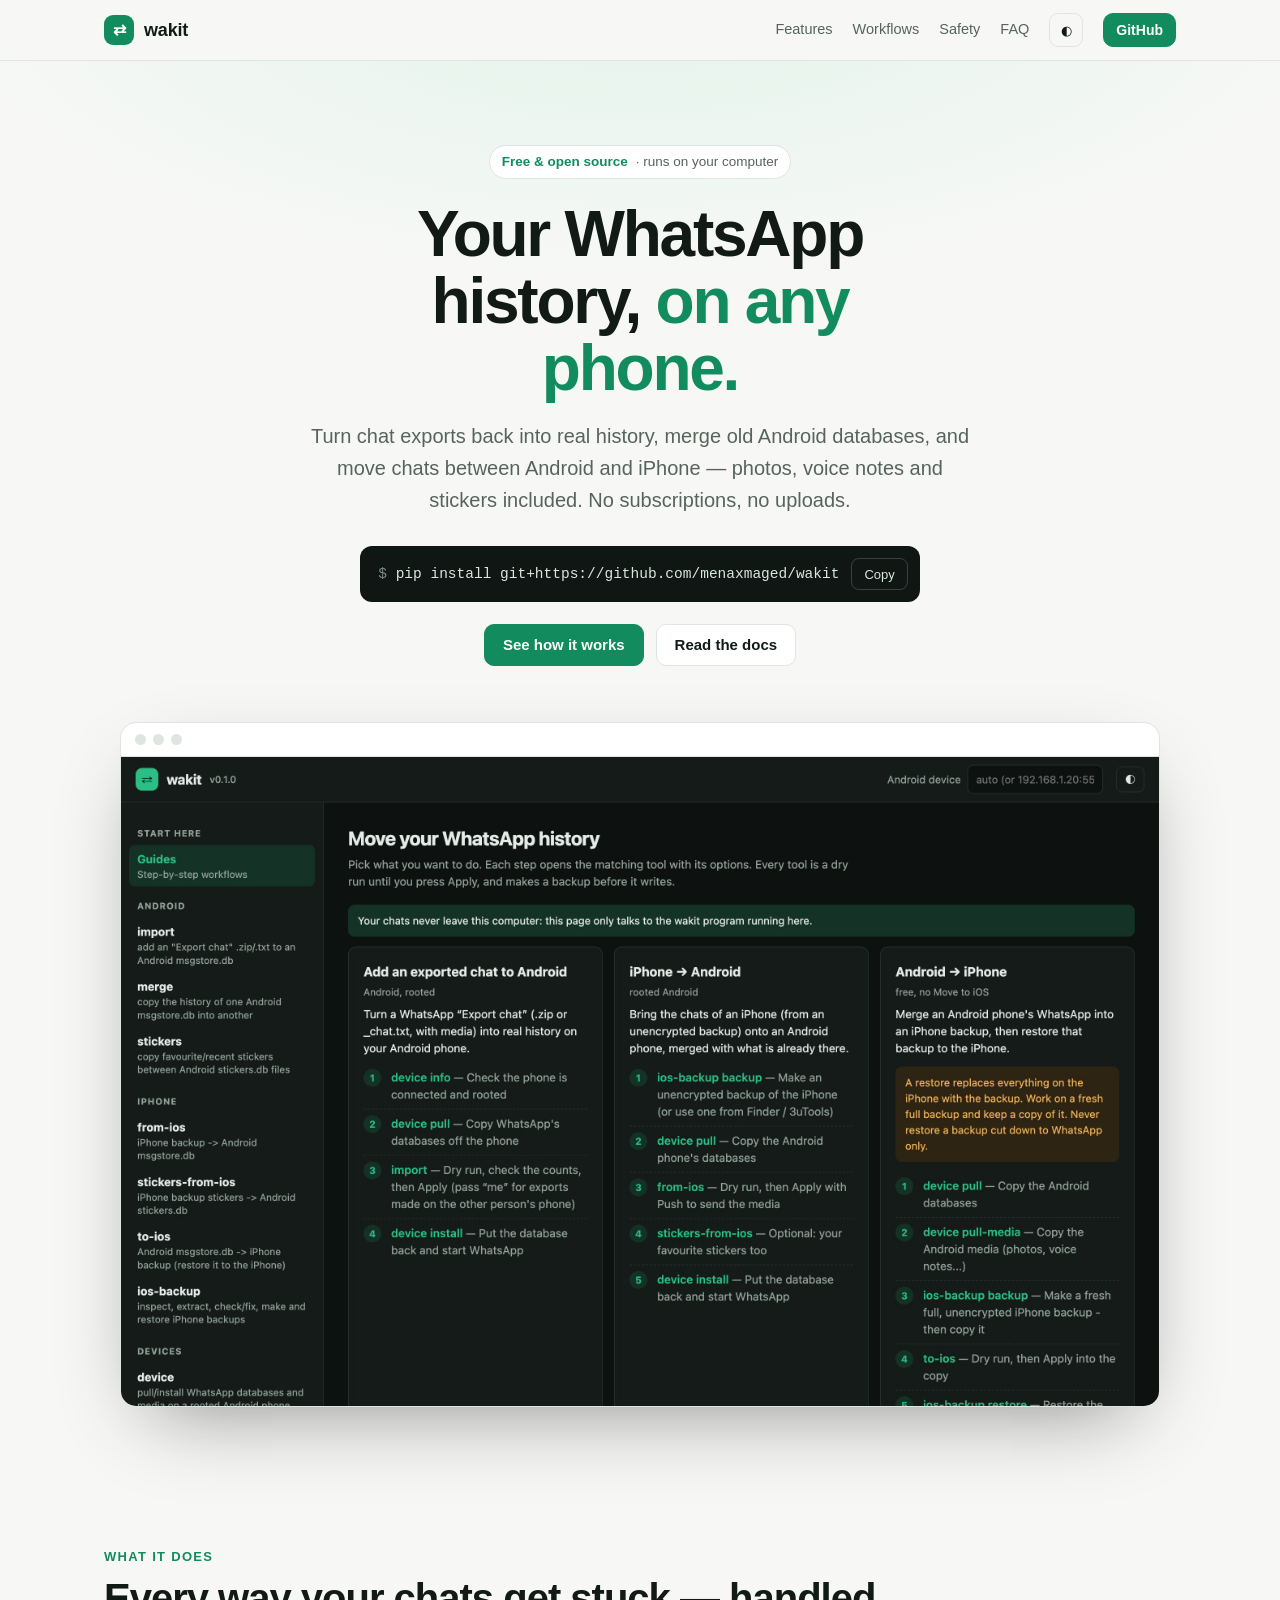
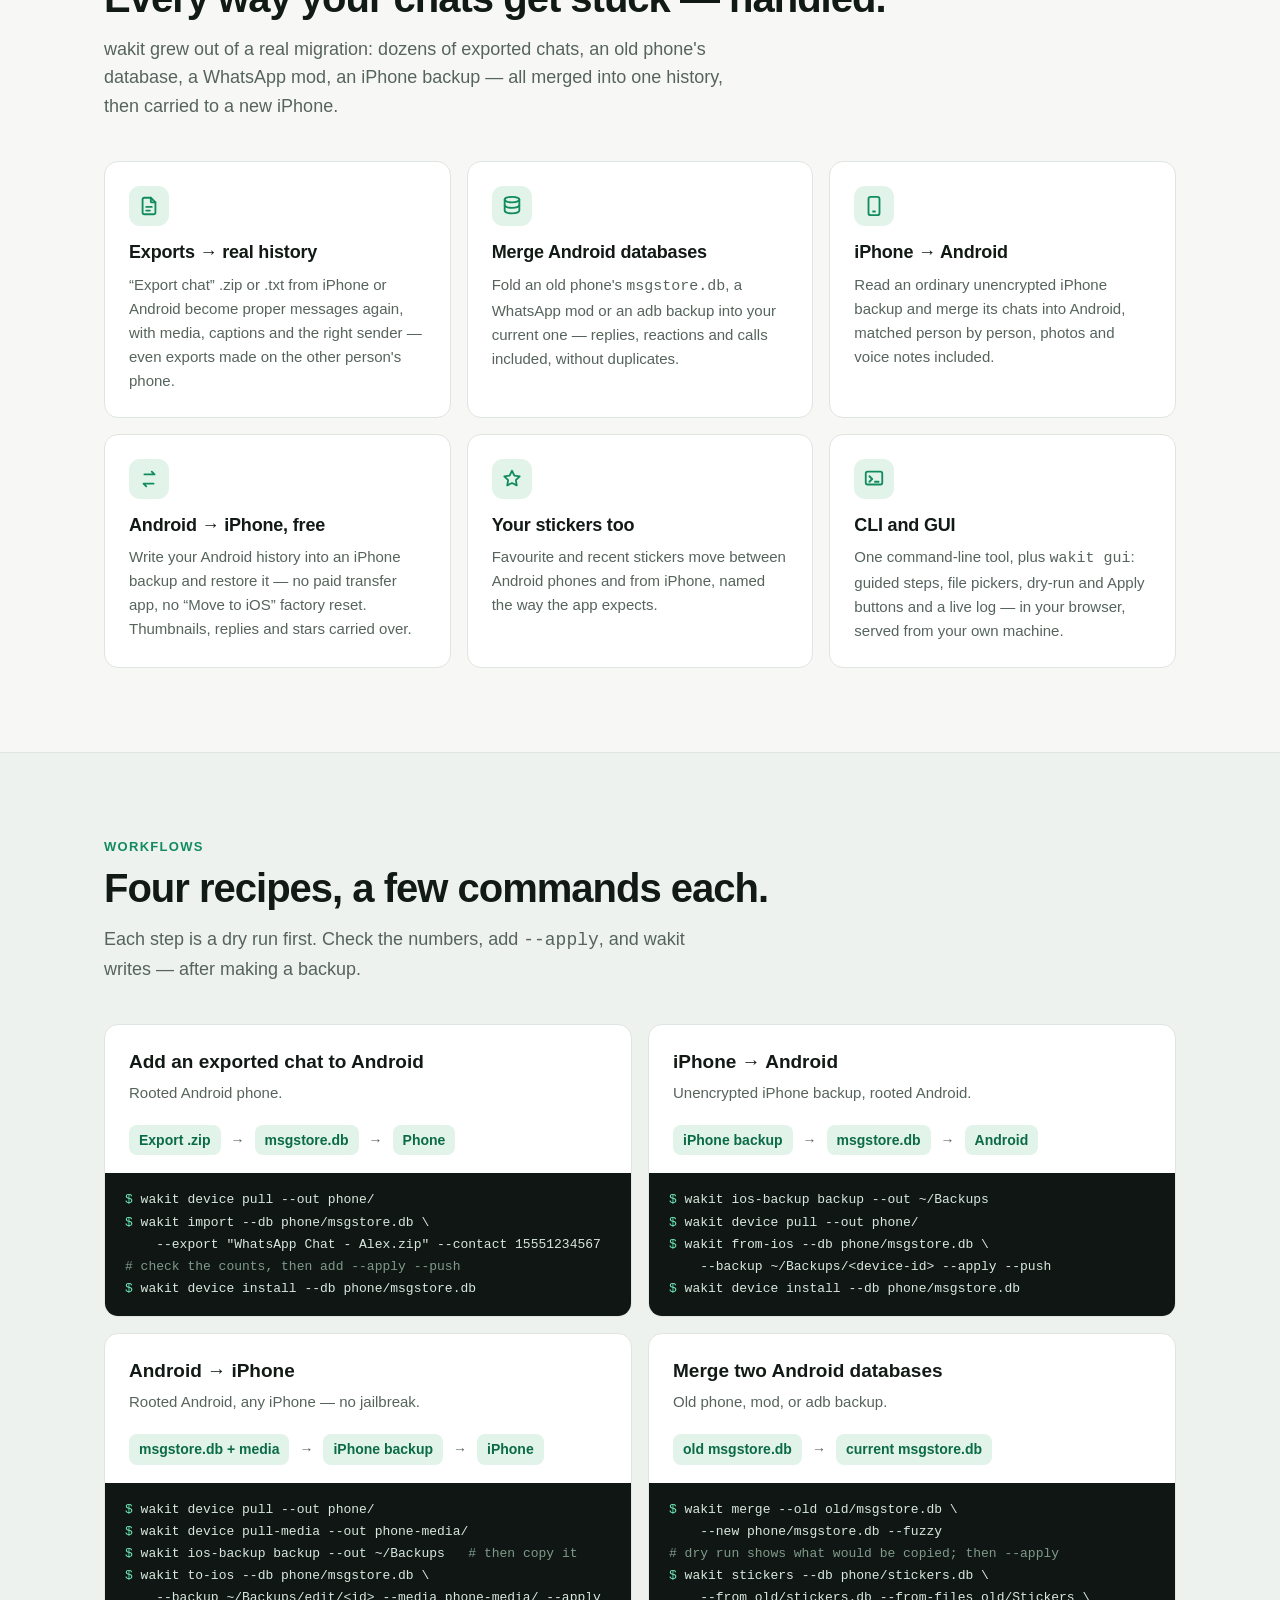
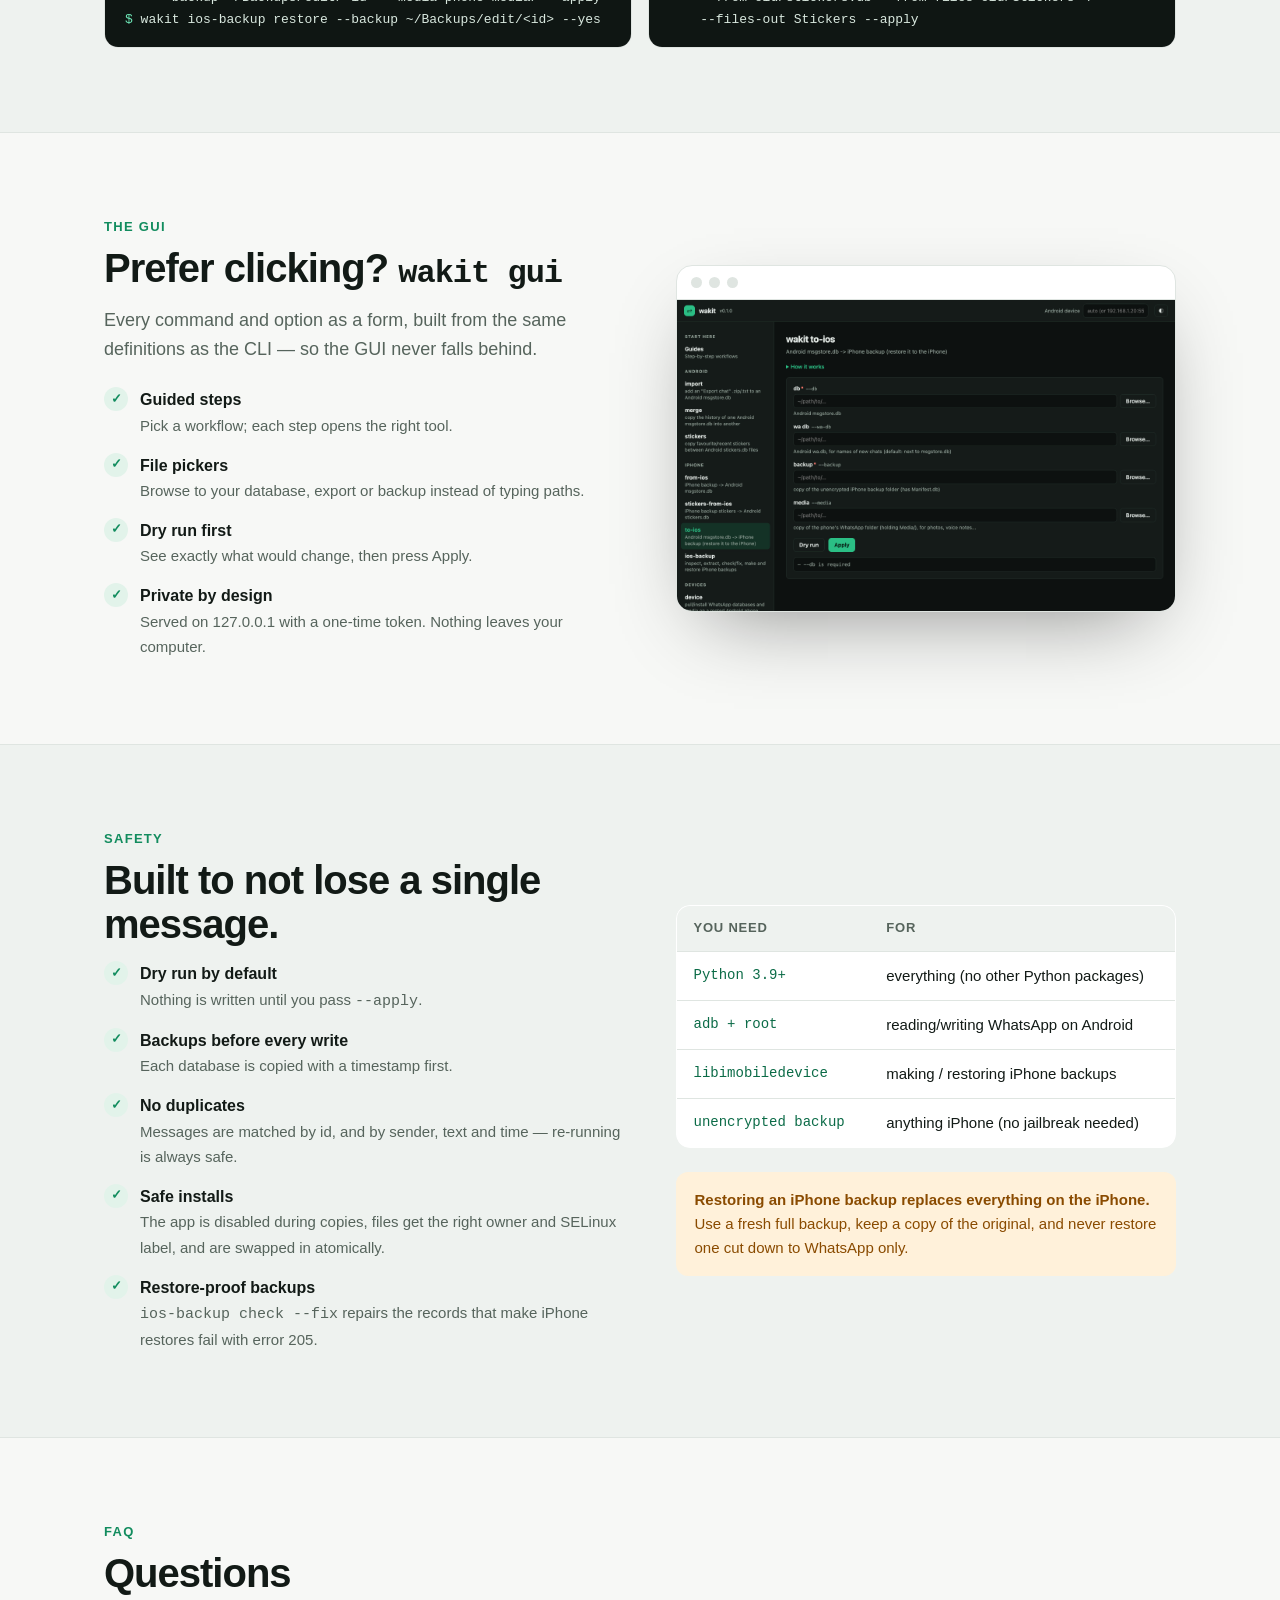
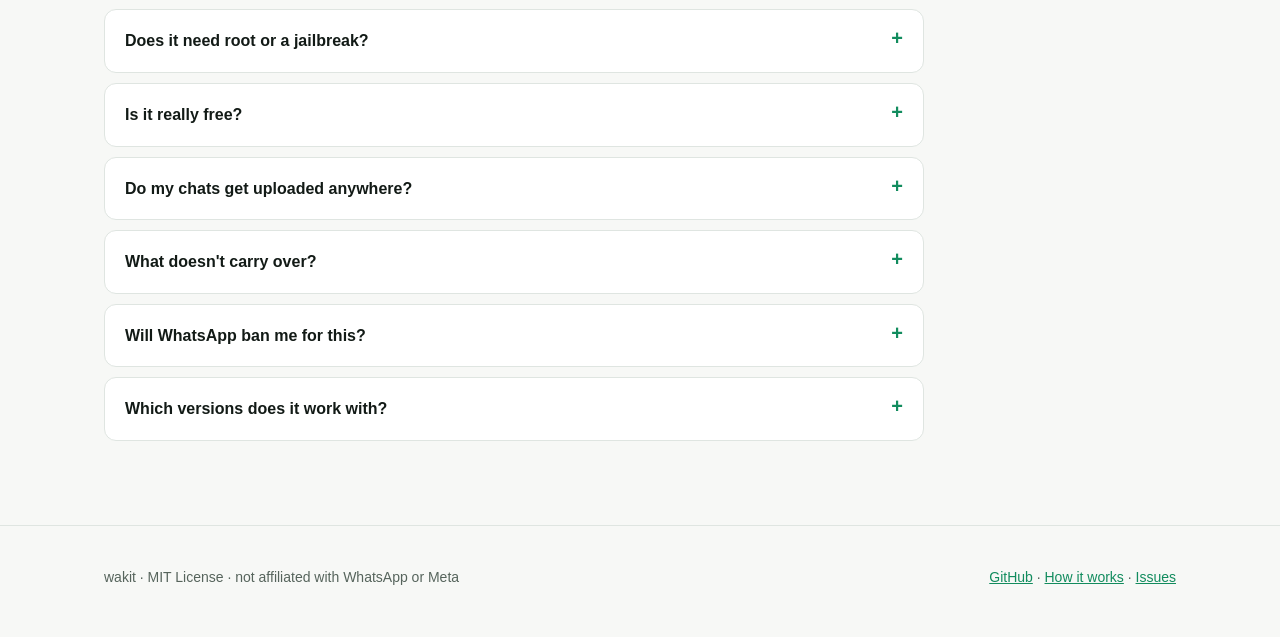
==== index.html @ 176f95ff "wakit landing page Co-Authored-By: Claude Opus 5.5 <noreply@anthropic.com>" ====
<!doctype html>
<html lang="en">
<head>
<meta charset="utf-8">
<meta name="viewport" content="width=device-width, initial-scale=1">
<title>wakit — move your WhatsApp history between Android and iPhone</title>
<meta name="description" content="Free, open-source tool to turn WhatsApp chat exports back into history, merge Android databases, and move chats between Android and iPhone. Runs locally — CLI and web GUI.">
<meta property="og:title" content="wakit — your WhatsApp history, on any phone">
<meta property="og:description" content="Chat exports → history. Android ⇄ iPhone. Free, local, open source.">
<meta property="og:image" content="/gui-guides.jpg">
<link rel="icon" href="data:image/svg+xml,<svg xmlns='http://www.w3.org/2000/svg' viewBox='0 0 32 32'><rect width='32' height='32' rx='8' fill='%23128c5e'/><text x='16' y='22' font-size='18' text-anchor='middle' fill='white' font-family='Arial'>⇄</text></svg>">
<style>
:root {
  --bg: #f7f8f6; --bg2: #eef2ef; --panel: #ffffff; --ink: #121a16; --muted: #56645c; --line: #dfe5e1;
  --accent: #128c5e; --accent-2: #0b6b47; --accent-soft: #e2f3ea; --accent-ink: #fff;
  --warn: #8a4b00; --warn-soft: #fff1da; --code: #0f1613; --code-ink: #d9e8df;
}
@media (prefers-color-scheme: dark) {
  :root:not([data-theme="light"]) {
    --bg: #0b100e; --bg2: #101714; --panel: #131b17; --ink: #e7eeea; --muted: #9aaba1; --line: #223029;
    --accent: #2fc48a; --accent-2: #5fdcaa; --accent-soft: #12301f; --accent-ink: #03110a;
    --warn: #f3b95e; --warn-soft: #2b2112; --code: #070d0a; --code-ink: #d3e4da;
  }
}
:root[data-theme="dark"] {
  --bg: #0b100e; --bg2: #101714; --panel: #131b17; --ink: #e7eeea; --muted: #9aaba1; --line: #223029;
  --accent: #2fc48a; --accent-2: #5fdcaa; --accent-soft: #12301f; --accent-ink: #03110a;
  --warn: #f3b95e; --warn-soft: #2b2112; --code: #070d0a; --code-ink: #d3e4da;
}
* { box-sizing: border-box; }
html { scroll-behavior: smooth; }
body { margin: 0; background: var(--bg); color: var(--ink); font: 16px/1.6 -apple-system, BlinkMacSystemFont, "Segoe UI", Roboto, "Noto Sans", sans-serif; }
a { color: var(--accent); }
:focus-visible { outline: 2px solid var(--accent); outline-offset: 3px; }
.wrap { max-width: 1120px; margin: 0 auto; padding: 0 24px; }
code, pre, .mono { font-family: ui-monospace, SFMono-Regular, Menlo, Consolas, monospace; }

/* nav */
.nav { position: sticky; top: 0; z-index: 5; backdrop-filter: saturate(1.4) blur(10px); background: color-mix(in srgb, var(--bg) 82%, transparent); border-bottom: 1px solid var(--line); }
.nav .wrap { display: flex; align-items: center; gap: 22px; height: 60px; }
.brand { display: flex; align-items: center; gap: 10px; font-weight: 750; font-size: 18px; color: var(--ink); text-decoration: none; letter-spacing: -.01em; }
.logo { width: 30px; height: 30px; border-radius: 9px; background: var(--accent); color: var(--accent-ink); display: grid; place-items: center; font-size: 16px; }
.nav nav { display: flex; gap: 20px; margin-left: auto; align-items: center; }
.nav nav a { color: var(--muted); text-decoration: none; font-size: 14.5px; }
.nav nav a:hover { color: var(--ink); }
.btn { display: inline-flex; align-items: center; gap: 8px; height: 42px; padding: 0 18px; border-radius: 10px; font-weight: 650; text-decoration: none; border: 1px solid var(--line); color: var(--ink); background: var(--panel); cursor: pointer; font-size: 15px; }
.btn.primary { background: var(--accent); border-color: var(--accent); color: var(--accent-ink); }
.btn.small { height: 34px; padding: 0 12px; font-size: 14px; }
.theme { border: 1px solid var(--line); background: transparent; color: var(--ink); width: 34px; height: 34px; border-radius: 9px; cursor: pointer; }

/* hero */
.hero { padding: 84px 0 56px; text-align: center; background: radial-gradient(1000px 420px at 50% -80px, var(--accent-soft), transparent 70%); }
.pill { display: inline-flex; gap: 8px; align-items: center; padding: 5px 12px; border-radius: 999px; background: var(--panel); border: 1px solid var(--line); color: var(--muted); font-size: 13.5px; }
.pill b { color: var(--accent); }
h1 { font-size: clamp(36px, 6vw, 64px); line-height: 1.05; letter-spacing: -.035em; margin: 22px auto 18px; max-width: 14ch; }
h1 em { font-style: normal; color: var(--accent); }
.sub { font-size: clamp(17px, 2.2vw, 20px); color: var(--muted); max-width: 60ch; margin: 0 auto 30px; }
.install { display: inline-flex; align-items: center; gap: 12px; max-width: 100%; background: var(--code); color: var(--code-ink); border-radius: 12px; padding: 12px 12px 12px 18px; font-size: 14.5px; }
.install code { overflow-x: auto; white-space: nowrap; }
.install code::before { content: "$ "; opacity: .55; }
.copy { flex: none; border: 1px solid rgba(255,255,255,.18); background: transparent; color: inherit; border-radius: 8px; height: 32px; padding: 0 12px; cursor: pointer; font-size: 13px; }
.cta { display: flex; gap: 12px; justify-content: center; margin-top: 22px; flex-wrap: wrap; }
.shot { margin: 56px auto 0; max-width: 1040px; border-radius: 16px; overflow: hidden; border: 1px solid var(--line); box-shadow: 0 30px 80px -30px rgba(0,0,0,.45); background: var(--panel); }
.shot .chrome { display: flex; gap: 7px; padding: 11px 14px; border-bottom: 1px solid var(--line); }
.shot .chrome i { width: 11px; height: 11px; border-radius: 50%; background: var(--line); display: block; }
.shot img { display: block; width: 100%; height: auto; }

/* sections */
section { padding: 84px 0; }
section.alt { background: var(--bg2); border-top: 1px solid var(--line); border-bottom: 1px solid var(--line); }
.eyebrow { color: var(--accent); font-weight: 700; font-size: 13px; letter-spacing: .1em; text-transform: uppercase; }
h2 { font-size: clamp(28px, 4vw, 40px); letter-spacing: -.025em; line-height: 1.12; margin: 8px 0 14px; }
.lede { color: var(--muted); max-width: 62ch; margin: 0 0 40px; font-size: 18px; }
.grid { display: grid; gap: 16px; grid-template-columns: repeat(3, minmax(0, 1fr)); }
.card { background: var(--panel); border: 1px solid var(--line); border-radius: 14px; padding: 24px; }
.card h3 { margin: 12px 0 6px; font-size: 18px; letter-spacing: -.01em; }
.card p { margin: 0; color: var(--muted); font-size: 15px; }
.ico { width: 40px; height: 40px; border-radius: 11px; background: var(--accent-soft); color: var(--accent); display: grid; place-items: center; }
.ico svg { width: 22px; height: 22px; }

/* flows */
.flows { display: grid; gap: 16px; grid-template-columns: repeat(2, minmax(0, 1fr)); }
.flow { background: var(--panel); border: 1px solid var(--line); border-radius: 14px; overflow: hidden; display: flex; flex-direction: column; }
.flow header { padding: 22px 24px 4px; }
.flow header h3 { margin: 0 0 4px; font-size: 19px; }
.flow header p { margin: 0; color: var(--muted); font-size: 15px; }
.route { display: flex; align-items: center; gap: 10px; margin: 16px 24px 0; flex-wrap: wrap; font-size: 14px; font-weight: 600; }
.route span { background: var(--accent-soft); color: var(--accent-2); padding: 4px 10px; border-radius: 8px; }
.route b { color: var(--muted); font-weight: 400; }
.flow pre { margin: 18px 0 0; background: var(--code); color: var(--code-ink); padding: 16px 20px; font-size: 13px; line-height: 1.7; overflow-x: auto; flex: 1; }
.flow pre .c { color: #7f9a8b; }
.flow pre .p { color: #6ee7b7; }

/* split */
.split { display: grid; grid-template-columns: 1.05fr 1fr; gap: 48px; align-items: center; }
.list { list-style: none; padding: 0; margin: 0; display: grid; gap: 14px; }
.list li { display: grid; grid-template-columns: 26px 1fr; gap: 10px; }
.list li::before { content: "✓"; width: 24px; height: 24px; border-radius: 50%; background: var(--accent-soft); color: var(--accent); display: grid; place-items: center; font-size: 13px; font-weight: 800; }
.list b { display: block; }
.list span { color: var(--muted); font-size: 15px; }
.warn { background: var(--warn-soft); color: var(--warn); border-radius: 12px; padding: 16px 18px; font-size: 15px; margin-top: 24px; }

/* table */
.tbl { width: 100%; border-collapse: collapse; background: var(--panel); border: 1px solid var(--line); border-radius: 14px; overflow: hidden; font-size: 15px; }
.tbl th, .tbl td { text-align: left; padding: 12px 16px; border-top: 1px solid var(--line); vertical-align: top; }
.tbl th { background: var(--bg2); font-size: 13px; text-transform: uppercase; letter-spacing: .06em; color: var(--muted); border-top: 0; }
.tbl td:first-child { white-space: nowrap; font-family: ui-monospace, Menlo, monospace; font-size: 14px; color: var(--accent-2); }
.tblwrap { overflow-x: auto; border-radius: 14px; }

/* faq */
.faq { display: grid; gap: 10px; max-width: 820px; }
.faq details { background: var(--panel); border: 1px solid var(--line); border-radius: 12px; padding: 4px 20px; }
.faq summary { cursor: pointer; font-weight: 650; padding: 14px 0; list-style: none; display: flex; justify-content: space-between; gap: 12px; }
.faq summary::after { content: "+"; color: var(--accent); font-size: 20px; line-height: 1; }
.faq details[open] summary::after { content: "–"; }
.faq details p { margin: 0 0 16px; color: var(--muted); }

footer { padding: 40px 0 56px; color: var(--muted); font-size: 14px; border-top: 1px solid var(--line); }
footer .wrap { display: flex; gap: 20px; justify-content: space-between; flex-wrap: wrap; }

@media (max-width: 900px) {
  .grid { grid-template-columns: repeat(2, minmax(0, 1fr)); }
  .flows, .split { grid-template-columns: minmax(0, 1fr); }
}
@media (max-width: 620px) {
  .wrap { padding: 0 16px; }
  .nav nav a:not(.keep) { display: none; }
  .grid { grid-template-columns: minmax(0, 1fr); }
  .hero { padding: 56px 0 40px; }
  section { padding: 60px 0; }
  .install { display: flex; width: 100%; }
}
</style>
</head>
<body>
<div class="nav">
  <div class="wrap">
    <a class="brand" href="#"><span class="logo" aria-hidden="true">⇄</span>wakit</a>
    <nav aria-label="Sections">
      <a href="#features">Features</a>
      <a href="#workflows">Workflows</a>
      <a href="#safety">Safety</a>
      <a href="#faq">FAQ</a>
      <button class="theme" id="theme" aria-label="Switch light or dark theme">◐</button>
      <a class="btn small primary keep" href="https://github.com/menaxmaged/wakit">GitHub</a>
    </nav>
  </div>
</div>

<header class="hero">
  <div class="wrap">
    <span class="pill"><b>Free & open source</b> · runs on your computer</span>
    <h1>Your WhatsApp history, <em>on any phone.</em></h1>
    <p class="sub">Turn chat exports back into real history, merge old Android databases, and move chats between Android and iPhone — photos, voice notes and stickers included. No subscriptions, no uploads.</p>
    <div class="install"><code id="cmd">pip install git+https://github.com/menaxmaged/wakit</code><button class="copy" id="copy">Copy</button></div>
    <div class="cta">
      <a class="btn primary" href="#workflows">See how it works</a>
      <a class="btn" href="https://github.com/menaxmaged/wakit#readme">Read the docs</a>
    </div>
    <figure class="shot">
      <div class="chrome" aria-hidden="true"><i></i><i></i><i></i></div>
      <img src="gui-guides.jpg" width="2560" height="1600" alt="The wakit GUI: guides for adding an exported chat to Android, iPhone to Android, and Android to iPhone, each as numbered steps." loading="eager">
    </figure>
  </div>
</header>

<section id="features">
  <div class="wrap">
    <div class="eyebrow">What it does</div>
    <h2>Every way your chats get stuck — handled.</h2>
    <p class="lede">wakit grew out of a real migration: dozens of exported chats, an old phone's database, a WhatsApp mod, an iPhone backup — all merged into one history, then carried to a new iPhone.</p>
    <div class="grid">
      <div class="card"><div class="ico"><svg viewBox="0 0 24 24" fill="none" stroke="currentColor" stroke-width="2" stroke-linecap="round" stroke-linejoin="round"><path d="M14 3v4a1 1 0 0 0 1 1h4"/><path d="M17 21H7a2 2 0 0 1-2-2V5a2 2 0 0 1 2-2h7l5 5v11a2 2 0 0 1-2 2z"/><path d="M9 13h6M9 17h4"/></svg></div>
        <h3>Exports → real history</h3><p>“Export chat” .zip or .txt from iPhone or Android become proper messages again, with media, captions and the right sender — even exports made on the other person's phone.</p></div>
      <div class="card"><div class="ico"><svg viewBox="0 0 24 24" fill="none" stroke="currentColor" stroke-width="2" stroke-linecap="round" stroke-linejoin="round"><ellipse cx="12" cy="5" rx="8" ry="3"/><path d="M4 5v6c0 1.7 3.6 3 8 3s8-1.3 8-3V5"/><path d="M4 11v6c0 1.7 3.6 3 8 3s8-1.3 8-3v-6"/></svg></div>
        <h3>Merge Android databases</h3><p>Fold an old phone's <code>msgstore.db</code>, a WhatsApp mod or an adb backup into your current one — replies, reactions and calls included, without duplicates.</p></div>
      <div class="card"><div class="ico"><svg viewBox="0 0 24 24" fill="none" stroke="currentColor" stroke-width="2" stroke-linecap="round" stroke-linejoin="round"><rect x="6" y="2" width="12" height="20" rx="2.5"/><path d="M11 18h2"/></svg></div>
        <h3>iPhone → Android</h3><p>Read an ordinary unencrypted iPhone backup and merge its chats into Android, matched person by person, photos and voice notes included.</p></div>
      <div class="card"><div class="ico"><svg viewBox="0 0 24 24" fill="none" stroke="currentColor" stroke-width="2" stroke-linecap="round" stroke-linejoin="round"><path d="M7 7h11l-3-3M17 17H6l3 3"/></svg></div>
        <h3>Android → iPhone, free</h3><p>Write your Android history into an iPhone backup and restore it — no paid transfer app, no “Move to iOS” factory reset. Thumbnails, replies and stars carried over.</p></div>
      <div class="card"><div class="ico"><svg viewBox="0 0 24 24" fill="none" stroke="currentColor" stroke-width="2" stroke-linecap="round" stroke-linejoin="round"><path d="M12 3l2.6 5.3 5.8.8-4.2 4.1 1 5.8L12 16.3 6.8 19l1-5.8-4.2-4.1 5.8-.8z"/></svg></div>
        <h3>Your stickers too</h3><p>Favourite and recent stickers move between Android phones and from iPhone, named the way the app expects.</p></div>
      <div class="card"><div class="ico"><svg viewBox="0 0 24 24" fill="none" stroke="currentColor" stroke-width="2" stroke-linecap="round" stroke-linejoin="round"><rect x="3" y="4" width="18" height="14" rx="2"/><path d="M7 9l3 3-3 3M13 15h4"/></svg></div>
        <h3>CLI and GUI</h3><p>One command-line tool, plus <code>wakit gui</code>: guided steps, file pickers, dry-run and Apply buttons and a live log — in your browser, served from your own machine.</p></div>
    </div>
  </div>
</section>

<section id="workflows" class="alt">
  <div class="wrap">
    <div class="eyebrow">Workflows</div>
    <h2>Four recipes, a few commands each.</h2>
    <p class="lede">Each step is a dry run first. Check the numbers, add <code>--apply</code>, and wakit writes — after making a backup.</p>
    <div class="flows">
      <article class="flow">
        <header><h3>Add an exported chat to Android</h3><p>Rooted Android phone.</p></header>
        <div class="route"><span>Export .zip</span><b>→</b><span>msgstore.db</span><b>→</b><span>Phone</span></div>
<pre><span class="p">$</span> wakit device pull --out phone/
<span class="p">$</span> wakit import --db phone/msgstore.db \
    --export "WhatsApp Chat - Alex.zip" --contact 15551234567
<span class="c"># check the counts, then add --apply --push</span>
<span class="p">$</span> wakit device install --db phone/msgstore.db</pre>
      </article>
      <article class="flow">
        <header><h3>iPhone → Android</h3><p>Unencrypted iPhone backup, rooted Android.</p></header>
        <div class="route"><span>iPhone backup</span><b>→</b><span>msgstore.db</span><b>→</b><span>Android</span></div>
<pre><span class="p">$</span> wakit ios-backup backup --out ~/Backups
<span class="p">$</span> wakit device pull --out phone/
<span class="p">$</span> wakit from-ios --db phone/msgstore.db \
    --backup ~/Backups/&lt;device-id&gt; --apply --push
<span class="p">$</span> wakit device install --db phone/msgstore.db</pre>
      </article>
      <article class="flow">
        <header><h3>Android → iPhone</h3><p>Rooted Android, any iPhone — no jailbreak.</p></header>
        <div class="route"><span>msgstore.db + media</span><b>→</b><span>iPhone backup</span><b>→</b><span>iPhone</span></div>
<pre><span class="p">$</span> wakit device pull --out phone/
<span class="p">$</span> wakit device pull-media --out phone-media/
<span class="p">$</span> wakit ios-backup backup --out ~/Backups   <span class="c"># then copy it</span>
<span class="p">$</span> wakit to-ios --db phone/msgstore.db \
    --backup ~/Backups/edit/&lt;id&gt; --media phone-media/ --apply
<span class="p">$</span> wakit ios-backup restore --backup ~/Backups/edit/&lt;id&gt; --yes</pre>
      </article>
      <article class="flow">
        <header><h3>Merge two Android databases</h3><p>Old phone, mod, or adb backup.</p></header>
        <div class="route"><span>old msgstore.db</span><b>→</b><span>current msgstore.db</span></div>
<pre><span class="p">$</span> wakit merge --old old/msgstore.db \
    --new phone/msgstore.db --fuzzy
<span class="c"># dry run shows what would be copied; then --apply</span>
<span class="p">$</span> wakit stickers --db phone/stickers.db \
    --from old/stickers.db --from-files old/Stickers \
    --files-out Stickers --apply</pre>
      </article>
    </div>
  </div>
</section>

<section>
  <div class="wrap split">
    <div>
      <div class="eyebrow">The GUI</div>
      <h2>Prefer clicking? <code style="font-size:.8em">wakit gui</code></h2>
      <p class="lede" style="margin-bottom:24px">Every command and option as a form, built from the same definitions as the CLI — so the GUI never falls behind.</p>
      <ul class="list">
        <li><div><b>Guided steps</b><span>Pick a workflow; each step opens the right tool.</span></div></li>
        <li><div><b>File pickers</b><span>Browse to your database, export or backup instead of typing paths.</span></div></li>
        <li><div><b>Dry run first</b><span>See exactly what would change, then press Apply.</span></div></li>
        <li><div><b>Private by design</b><span>Served on 127.0.0.1 with a one-time token. Nothing leaves your computer.</span></div></li>
      </ul>
    </div>
    <figure class="shot" style="margin:0">
      <div class="chrome" aria-hidden="true"><i></i><i></i><i></i></div>
      <img src="gui-to-ios.jpg" width="2560" height="1600" alt="The to-ios form in the wakit GUI with fields for the Android database, the iPhone backup and the media folder, and Dry run / Apply buttons." loading="lazy">
    </figure>
  </div>
</section>

<section id="safety" class="alt">
  <div class="wrap split">
    <div>
      <div class="eyebrow">Safety</div>
      <h2>Built to not lose a single message.</h2>
      <ul class="list">
        <li><div><b>Dry run by default</b><span>Nothing is written until you pass <code>--apply</code>.</span></div></li>
        <li><div><b>Backups before every write</b><span>Each database is copied with a timestamp first.</span></div></li>
        <li><div><b>No duplicates</b><span>Messages are matched by id, and by sender, text and time — re-running is always safe.</span></div></li>
        <li><div><b>Safe installs</b><span>The app is disabled during copies, files get the right owner and SELinux label, and are swapped in atomically.</span></div></li>
        <li><div><b>Restore-proof backups</b><span><code>ios-backup check --fix</code> repairs the records that make iPhone restores fail with error 205.</span></div></li>
      </ul>
    </div>
    <div>
      <div class="tblwrap">
      <table class="tbl">
        <thead><tr><th>You need</th><th>For</th></tr></thead>
        <tbody>
          <tr><td>Python 3.9+</td><td>everything (no other Python packages)</td></tr>
          <tr><td>adb + root</td><td>reading/writing WhatsApp on Android</td></tr>
          <tr><td>libimobiledevice</td><td>making / restoring iPhone backups</td></tr>
          <tr><td>unencrypted backup</td><td>anything iPhone (no jailbreak needed)</td></tr>
        </tbody>
      </table>
      </div>
      <div class="warn"><b>Restoring an iPhone backup replaces everything on the iPhone.</b> Use a fresh full backup, keep a copy of the original, and never restore one cut down to WhatsApp only.</div>
    </div>
  </div>
</section>

<section id="faq">
  <div class="wrap">
    <div class="eyebrow">FAQ</div>
    <h2>Questions</h2>
    <div class="faq">
      <details><summary>Does it need root or a jailbreak?</summary><p>Android: yes, root — WhatsApp keeps its database in a folder only root can reach. iPhone: no jailbreak — wakit works through a normal unencrypted backup made by Finder, iTunes, 3uTools or <code>wakit ios-backup backup</code>.</p></details>
      <details><summary>Is it really free?</summary><p>Yes — MIT licensed, no accounts, no limits. The official “Move to iOS” is free too, but it needs a factory-reset iPhone; wakit merges into the iPhone you have.</p></details>
      <details><summary>Do my chats get uploaded anywhere?</summary><p>No. wakit is a program on your computer; the GUI is a page served by your own machine on 127.0.0.1. There is no server, no telemetry.</p></details>
      <details><summary>What doesn't carry over?</summary><p>Android → iPhone: reactions, polls and system notices. iPhone → Android: polls, reactions and calls. Encrypted backups (.crypt14/15, encrypted iPhone backups) are not supported — turn encryption off first.</p></details>
      <details><summary>Will WhatsApp ban me for this?</summary><p>wakit only edits your own local history database; it never talks to WhatsApp's servers. It isn't affiliated with or endorsed by WhatsApp or Meta, and WhatsApp's database layout can change — always keep backups.</p></details>
      <details><summary>Which versions does it work with?</summary><p>Developed against WhatsApp 2.26 on Android 7.1 (rooted) and iOS 27. Other versions should work; if a dry run looks wrong, open an issue with its output — never share your databases.</p></details>
    </div>
  </div>
</section>

<footer>
  <div class="wrap">
    <span>wakit · MIT License · not affiliated with WhatsApp or Meta</span>
    <span><a href="https://github.com/menaxmaged/wakit">GitHub</a> · <a href="https://github.com/menaxmaged/wakit/blob/main/docs/how-it-works.md">How it works</a> · <a href="https://github.com/menaxmaged/wakit/issues">Issues</a></span>
  </div>
</footer>

<script>
const copyBtn = document.getElementById("copy");
copyBtn.addEventListener("click", async () => {
  try { await navigator.clipboard.writeText(document.getElementById("cmd").textContent); copyBtn.textContent = "Copied"; }
  catch { copyBtn.textContent = "Select & copy"; }
  setTimeout(() => (copyBtn.textContent = "Copy"), 1600);
});
const root = document.documentElement;
try { const t = localStorage.getItem("wakit-theme"); if (t) root.dataset.theme = t; } catch {}
document.getElementById("theme").addEventListener("click", () => {
  const dark = matchMedia("(prefers-color-scheme: dark)").matches;
  const next = (root.dataset.theme || (dark ? "dark" : "light")) === "dark" ? "light" : "dark";
  root.dataset.theme = next;
  try { localStorage.setItem("wakit-theme", next); } catch {}
});
</script>
</body>
</html>
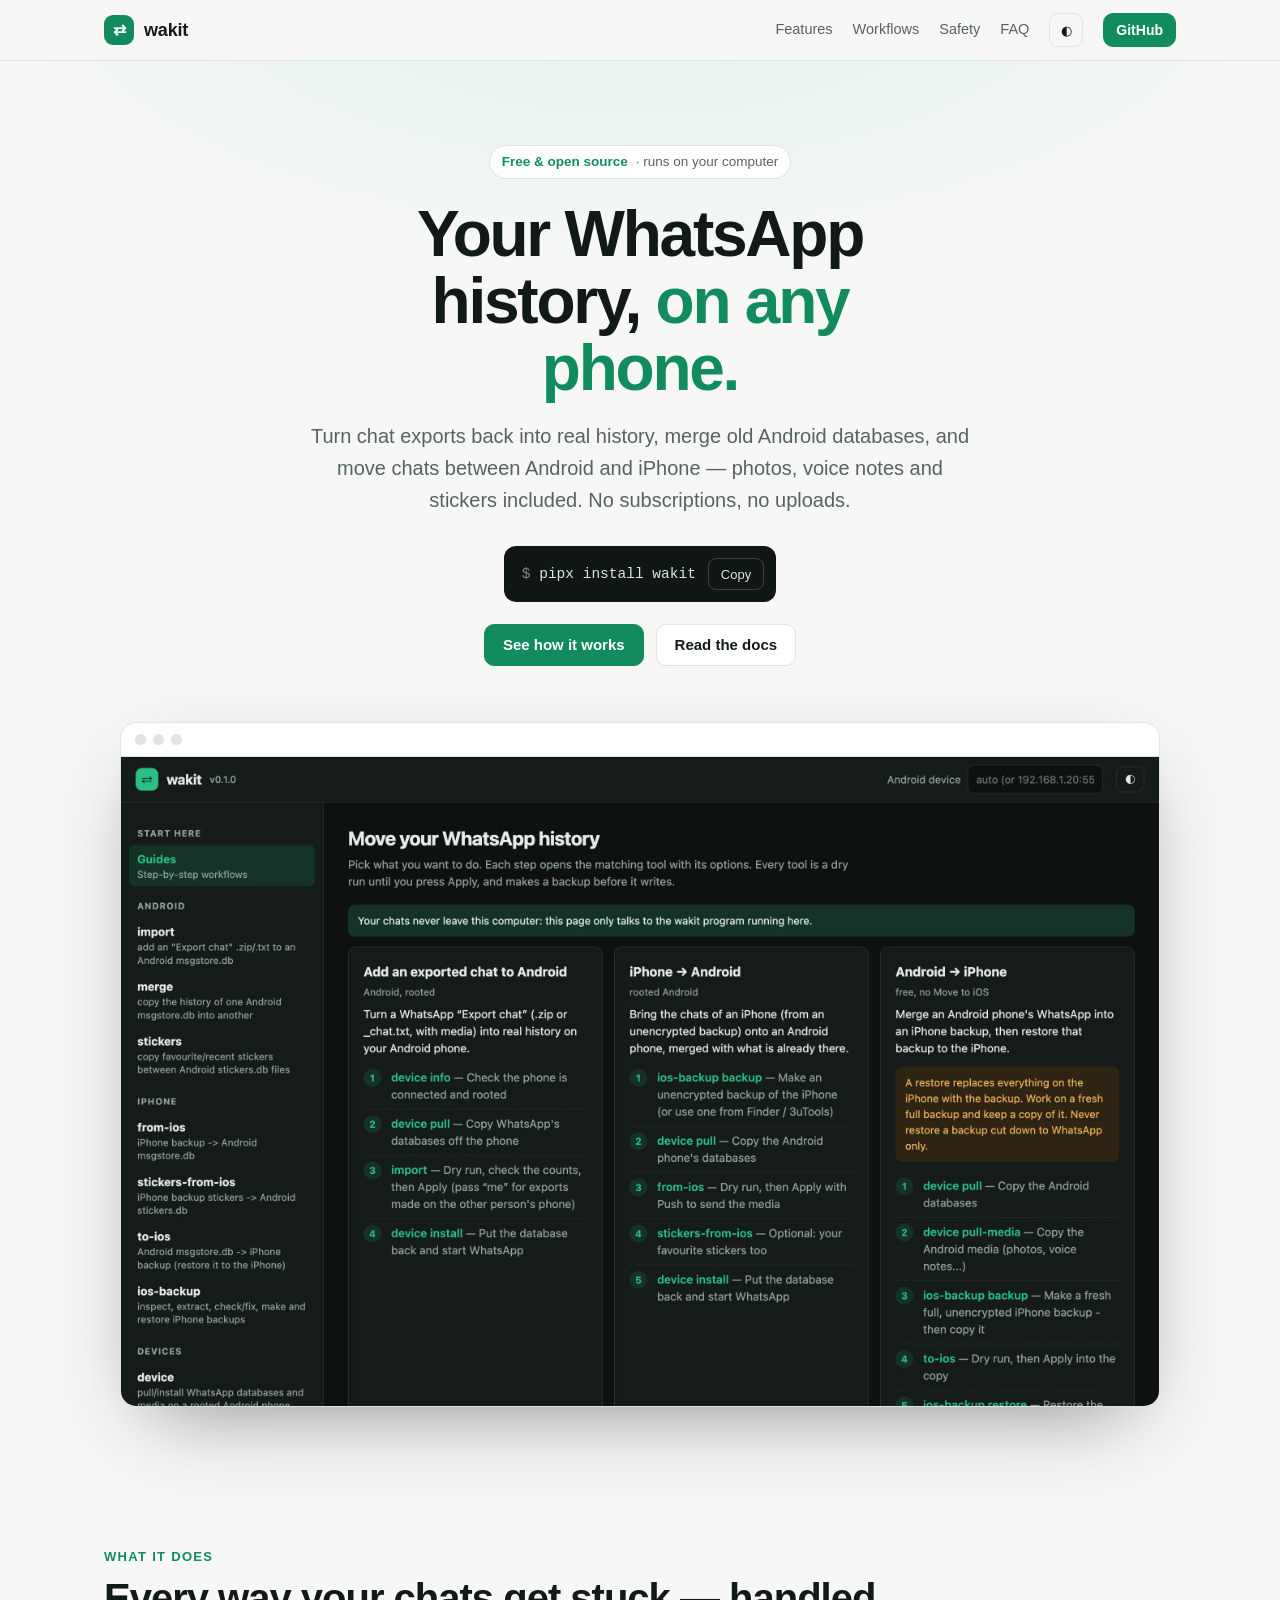
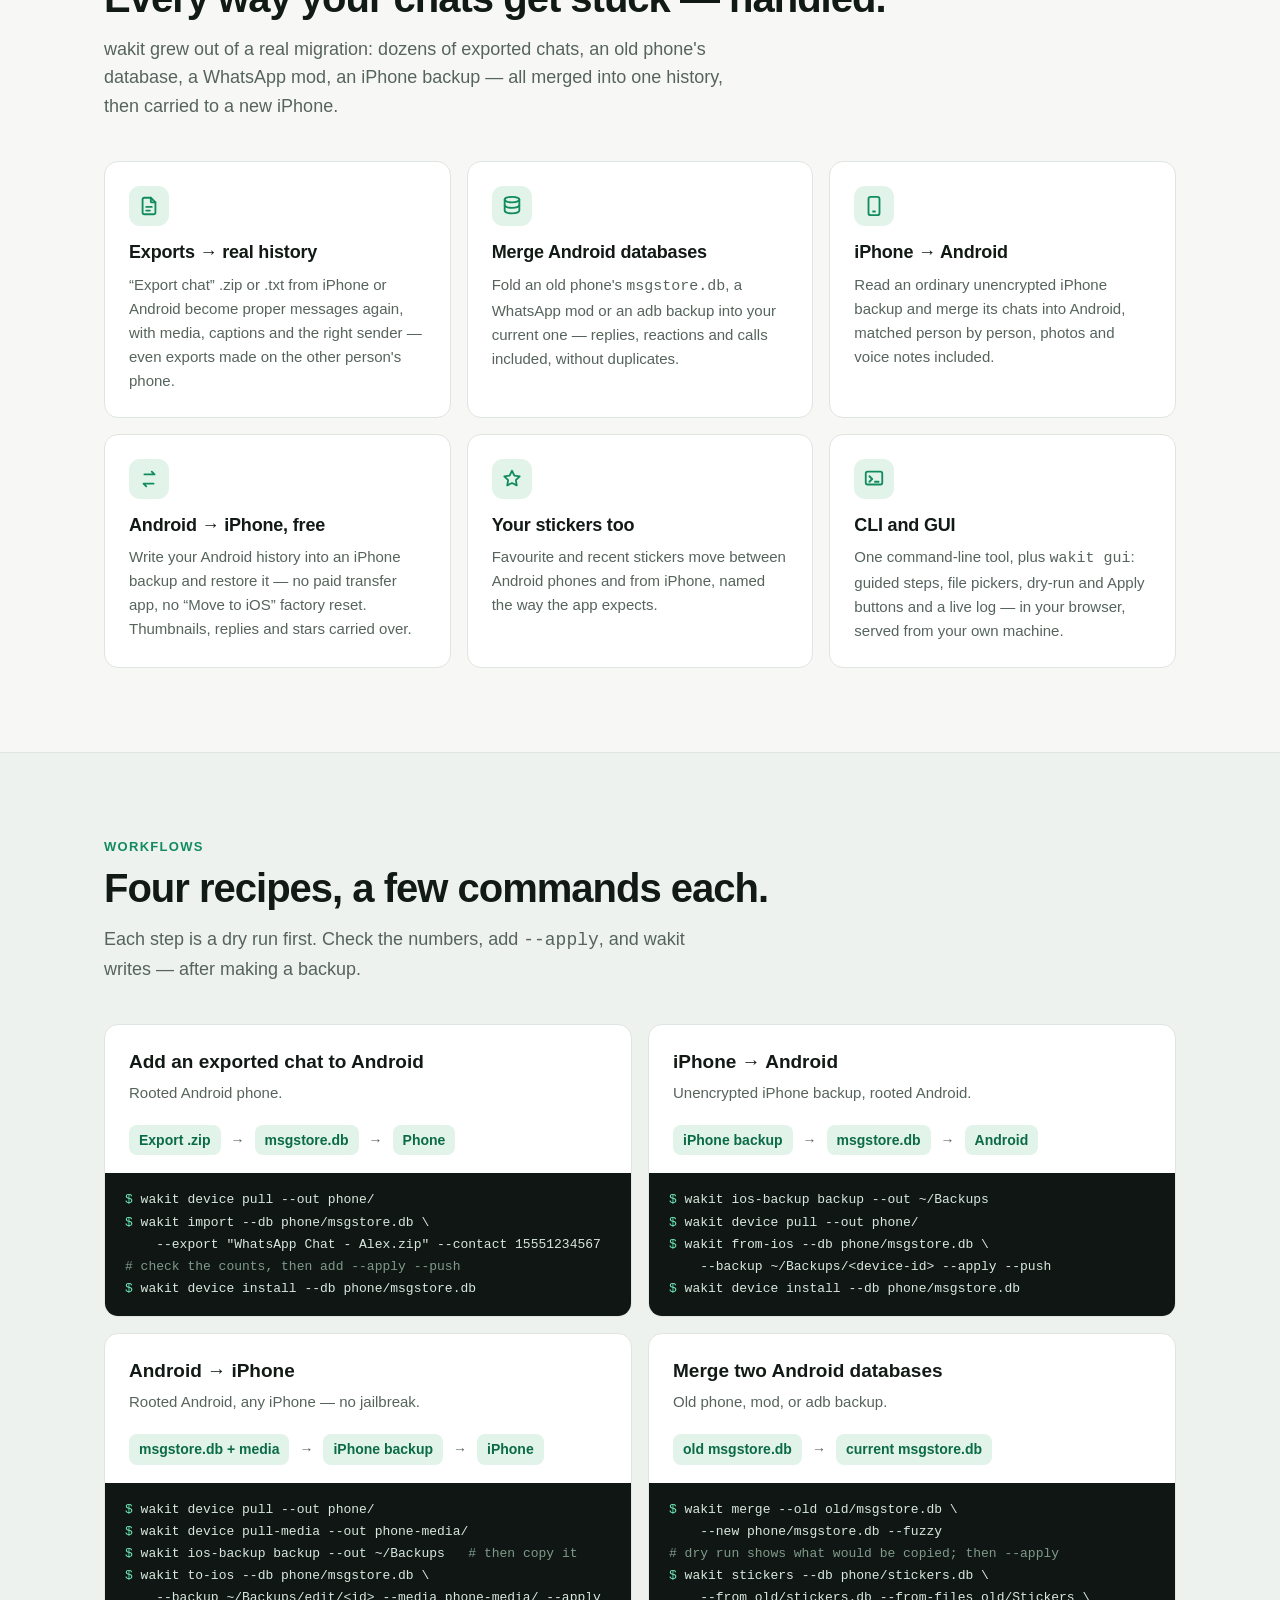
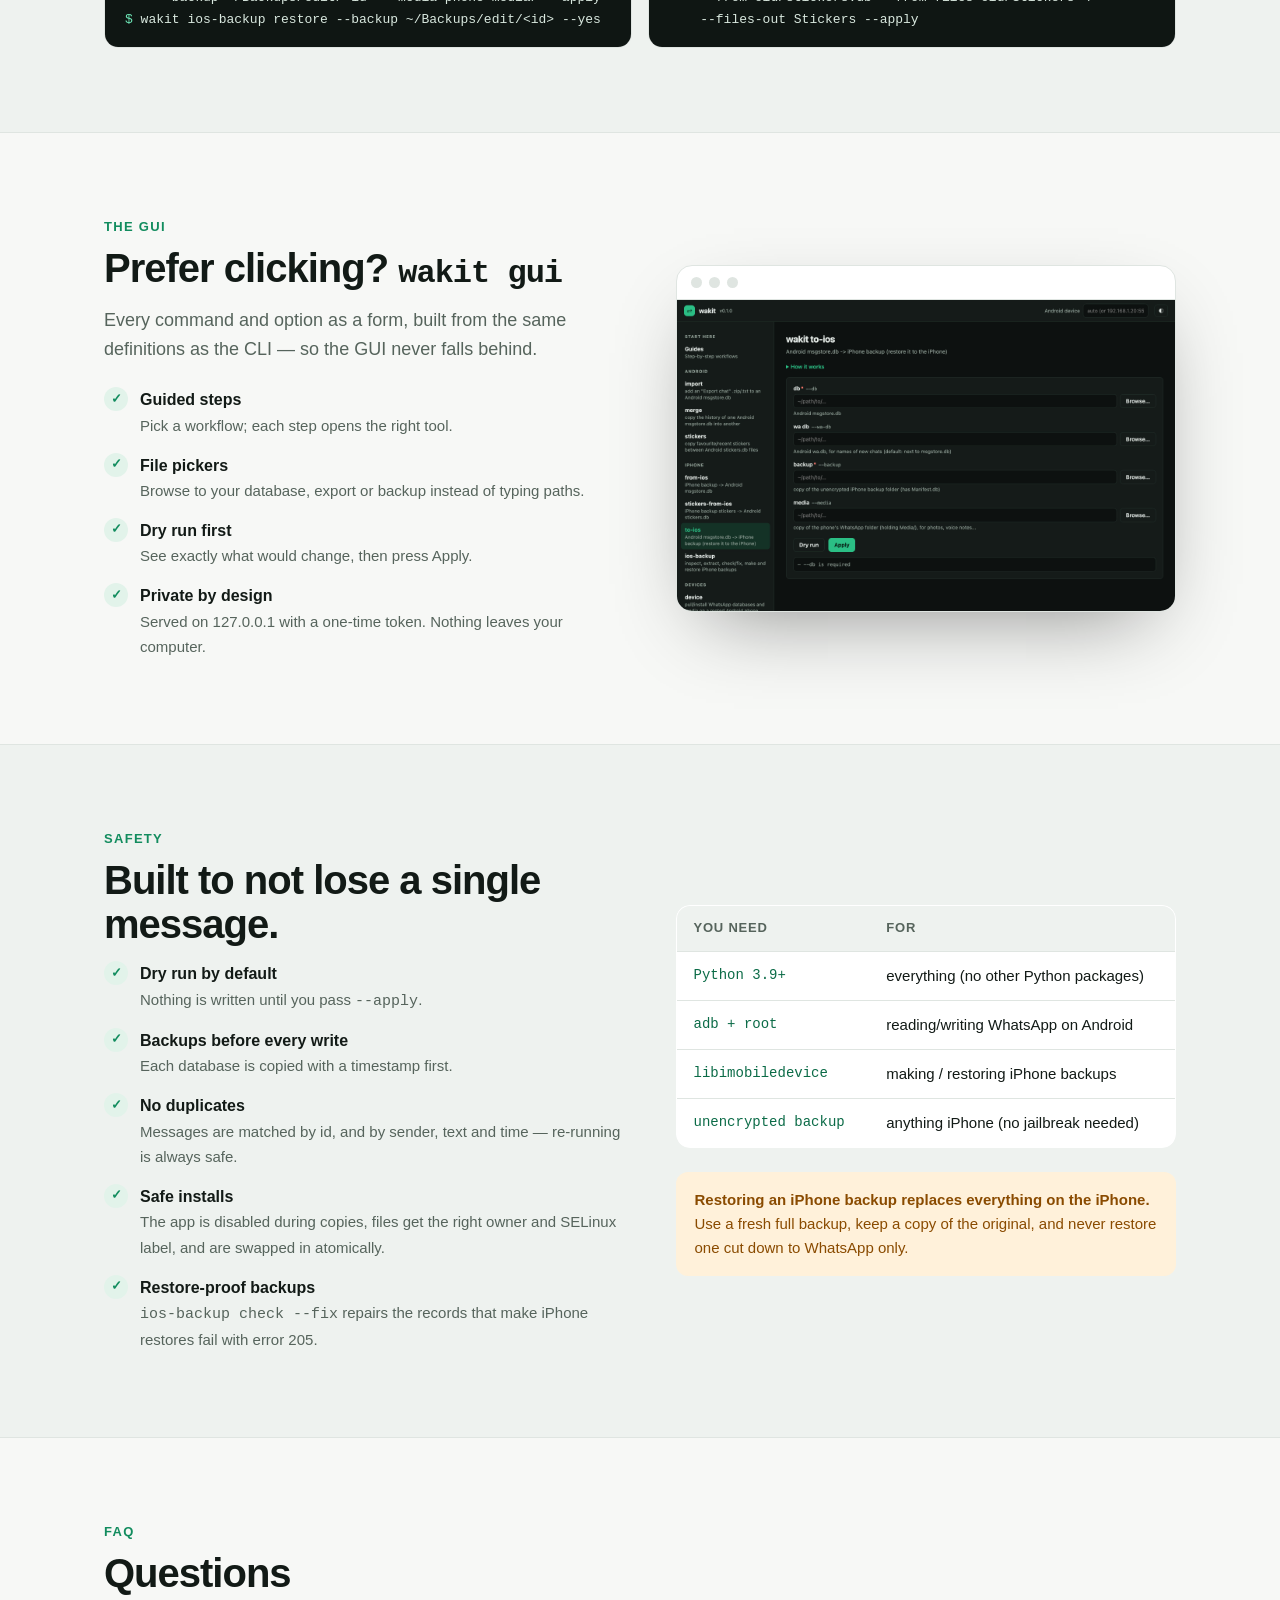
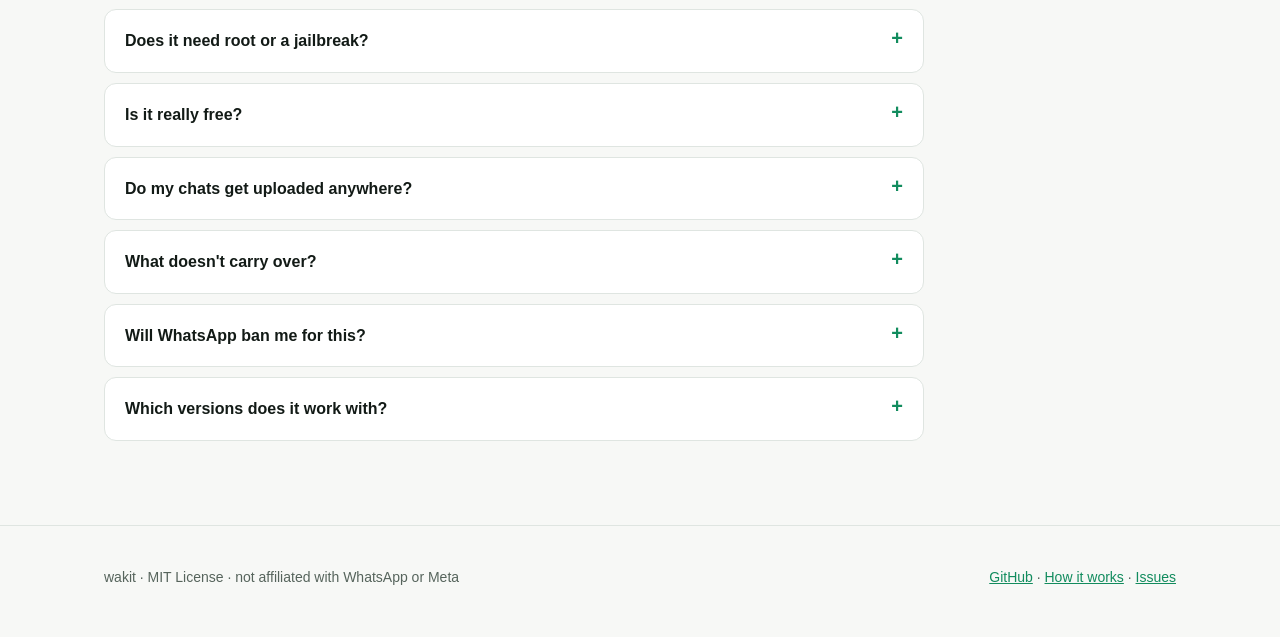
==== commit a17b7e2f: "Install from PyPI: pipx install wakit Co-Authored-By: Claude Opus 5.5 <noreply@anthropic.com>" ====
--- a/index.html
+++ b/index.html
@@ -152,7 +152,7 @@
     <span class="pill"><b>Free & open source</b> · runs on your computer</span>
     <h1>Your WhatsApp history, <em>on any phone.</em></h1>
     <p class="sub">Turn chat exports back into real history, merge old Android databases, and move chats between Android and iPhone — photos, voice notes and stickers included. No subscriptions, no uploads.</p>
-    <div class="install"><code id="cmd">pip install git+https://github.com/menaxmaged/wakit</code><button class="copy" id="copy">Copy</button></div>
+    <div class="install"><code id="cmd">pipx install wakit</code><button class="copy" id="copy">Copy</button></div>
     <div class="cta">
       <a class="btn primary" href="#workflows">See how it works</a>
       <a class="btn" href="https://github.com/menaxmaged/wakit#readme">Read the docs</a>
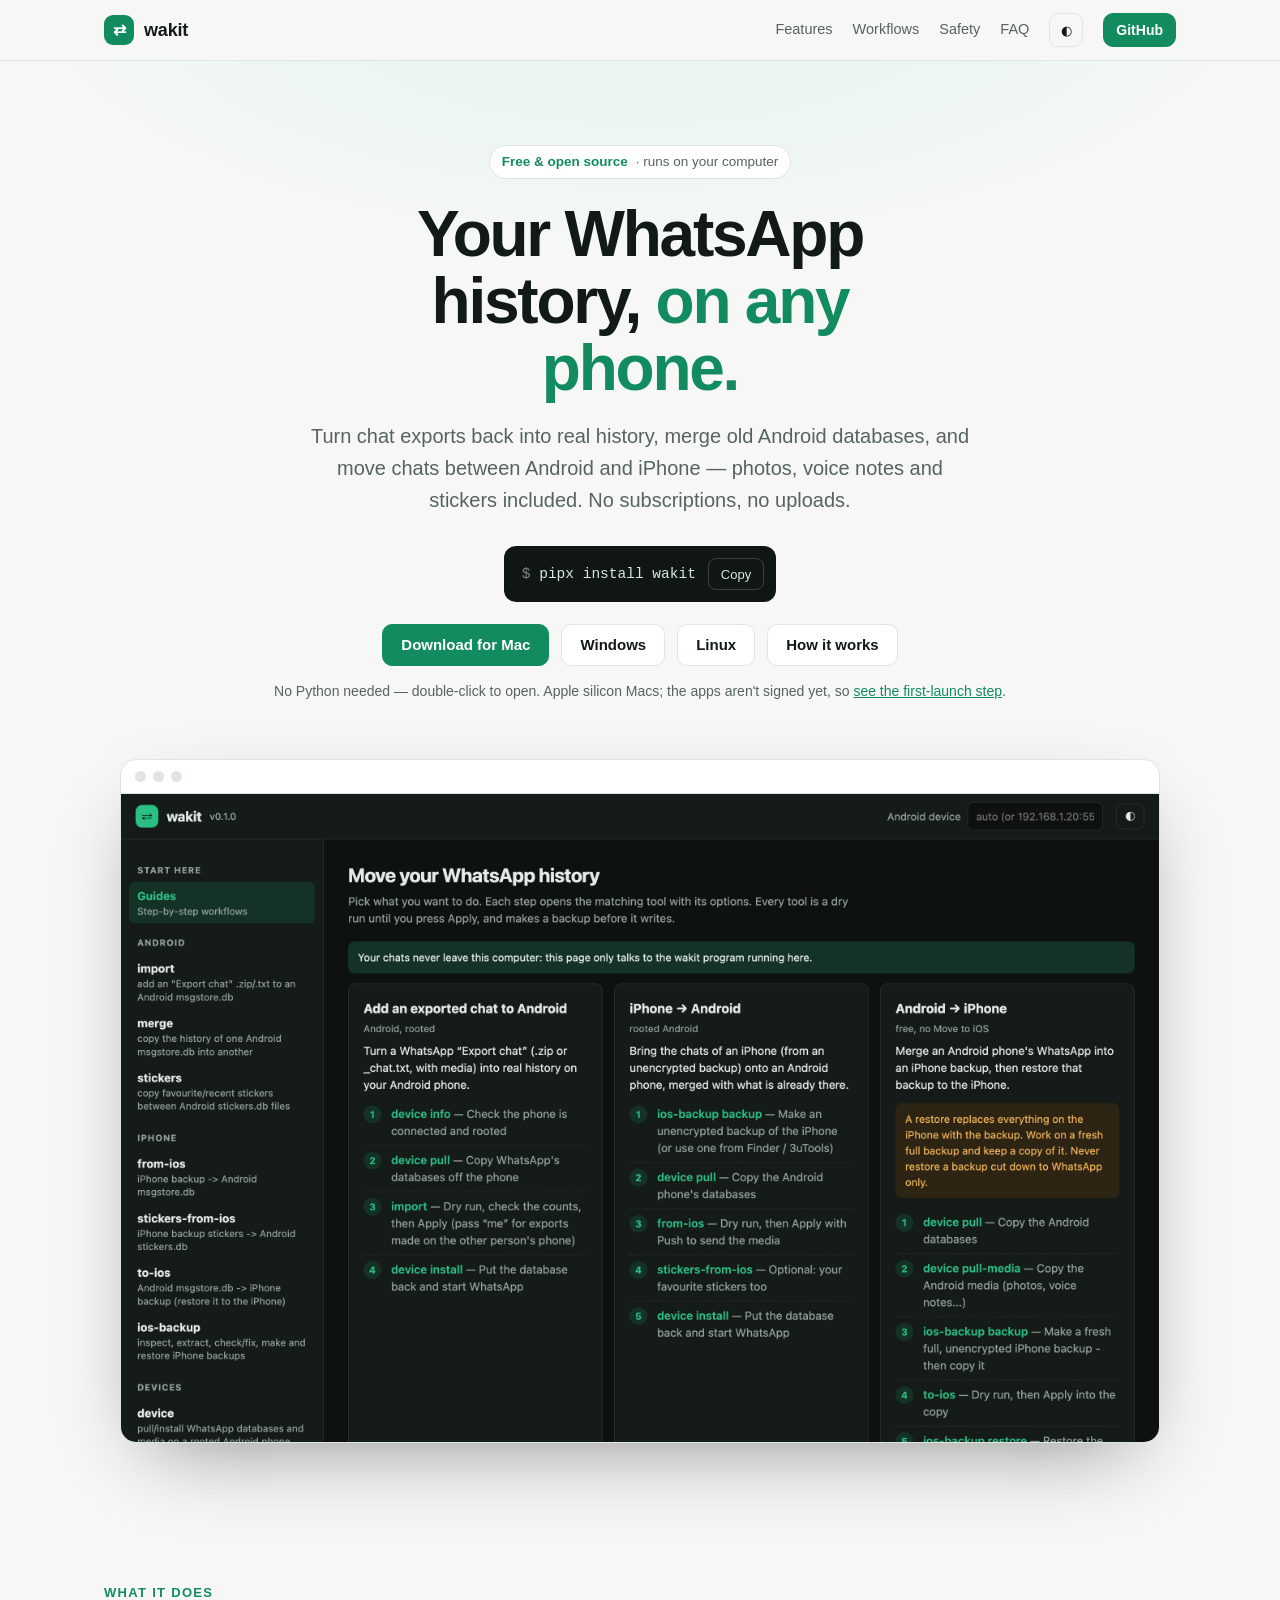
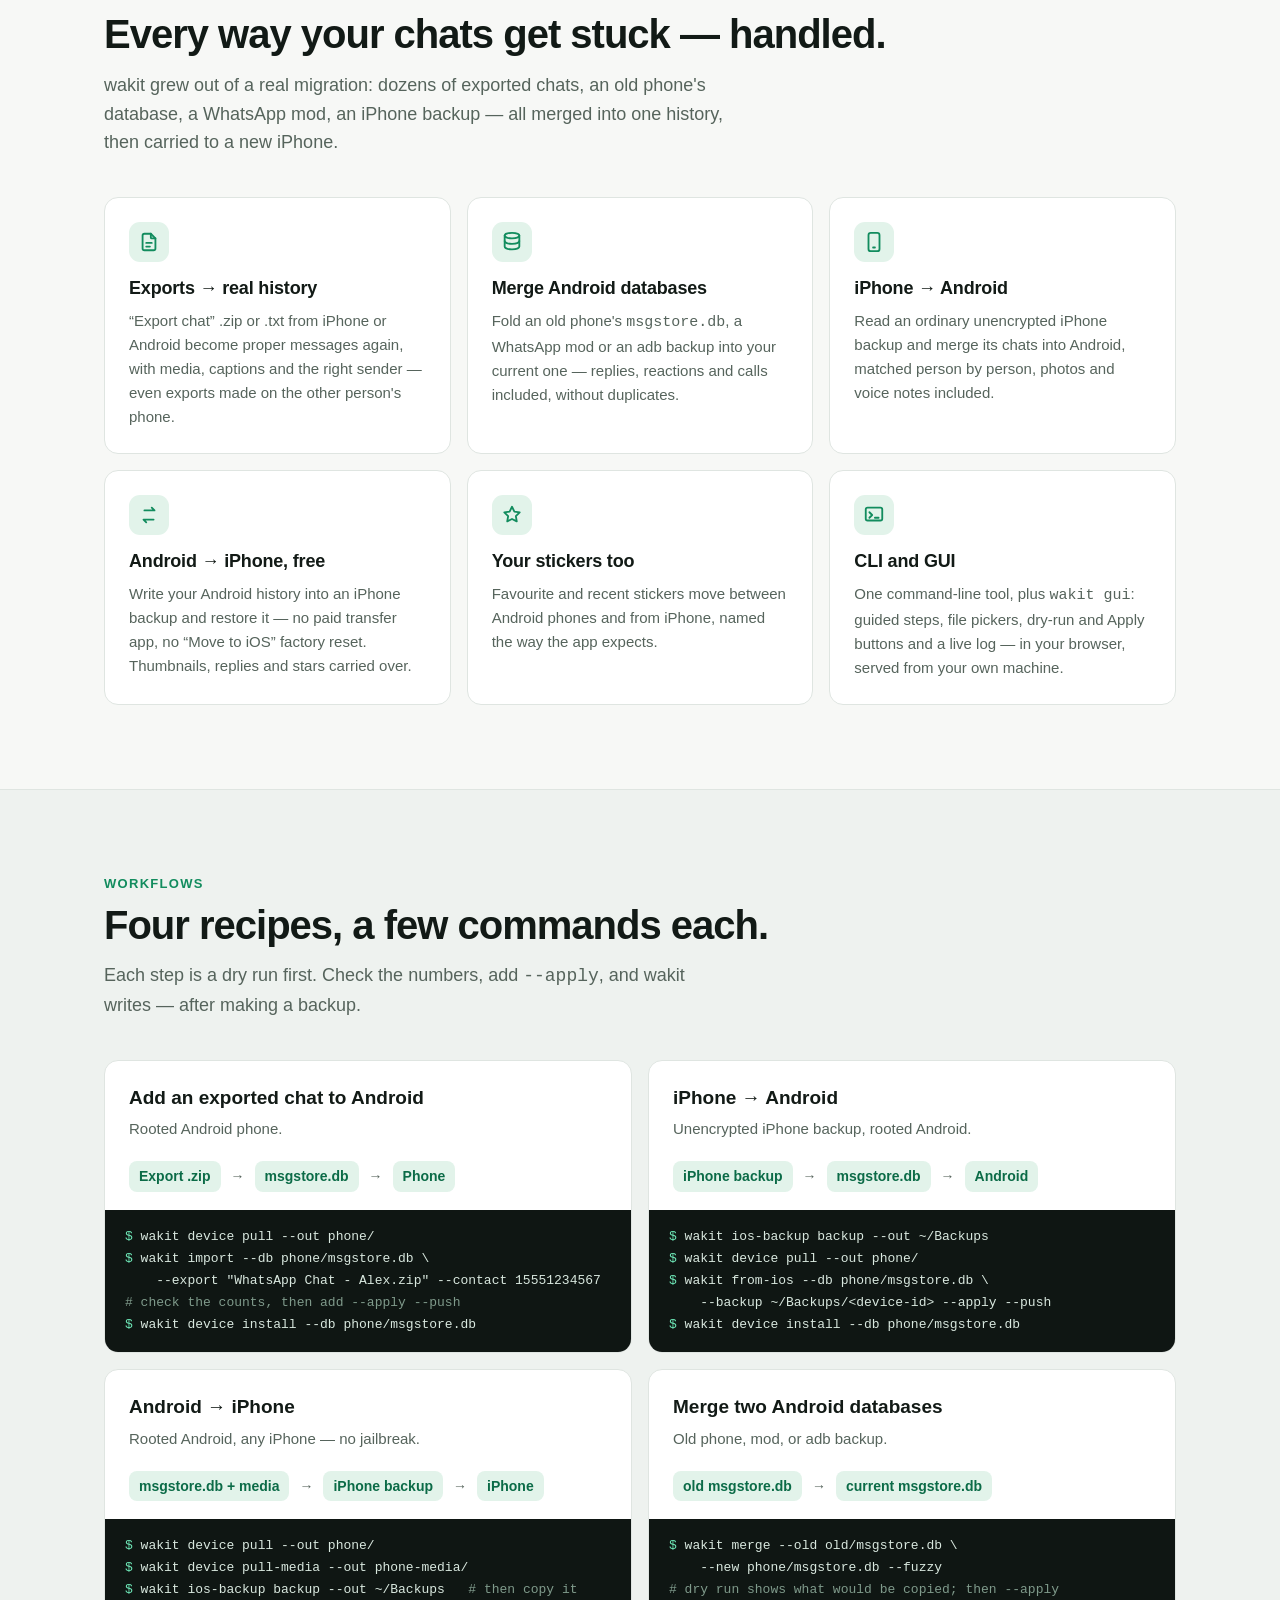
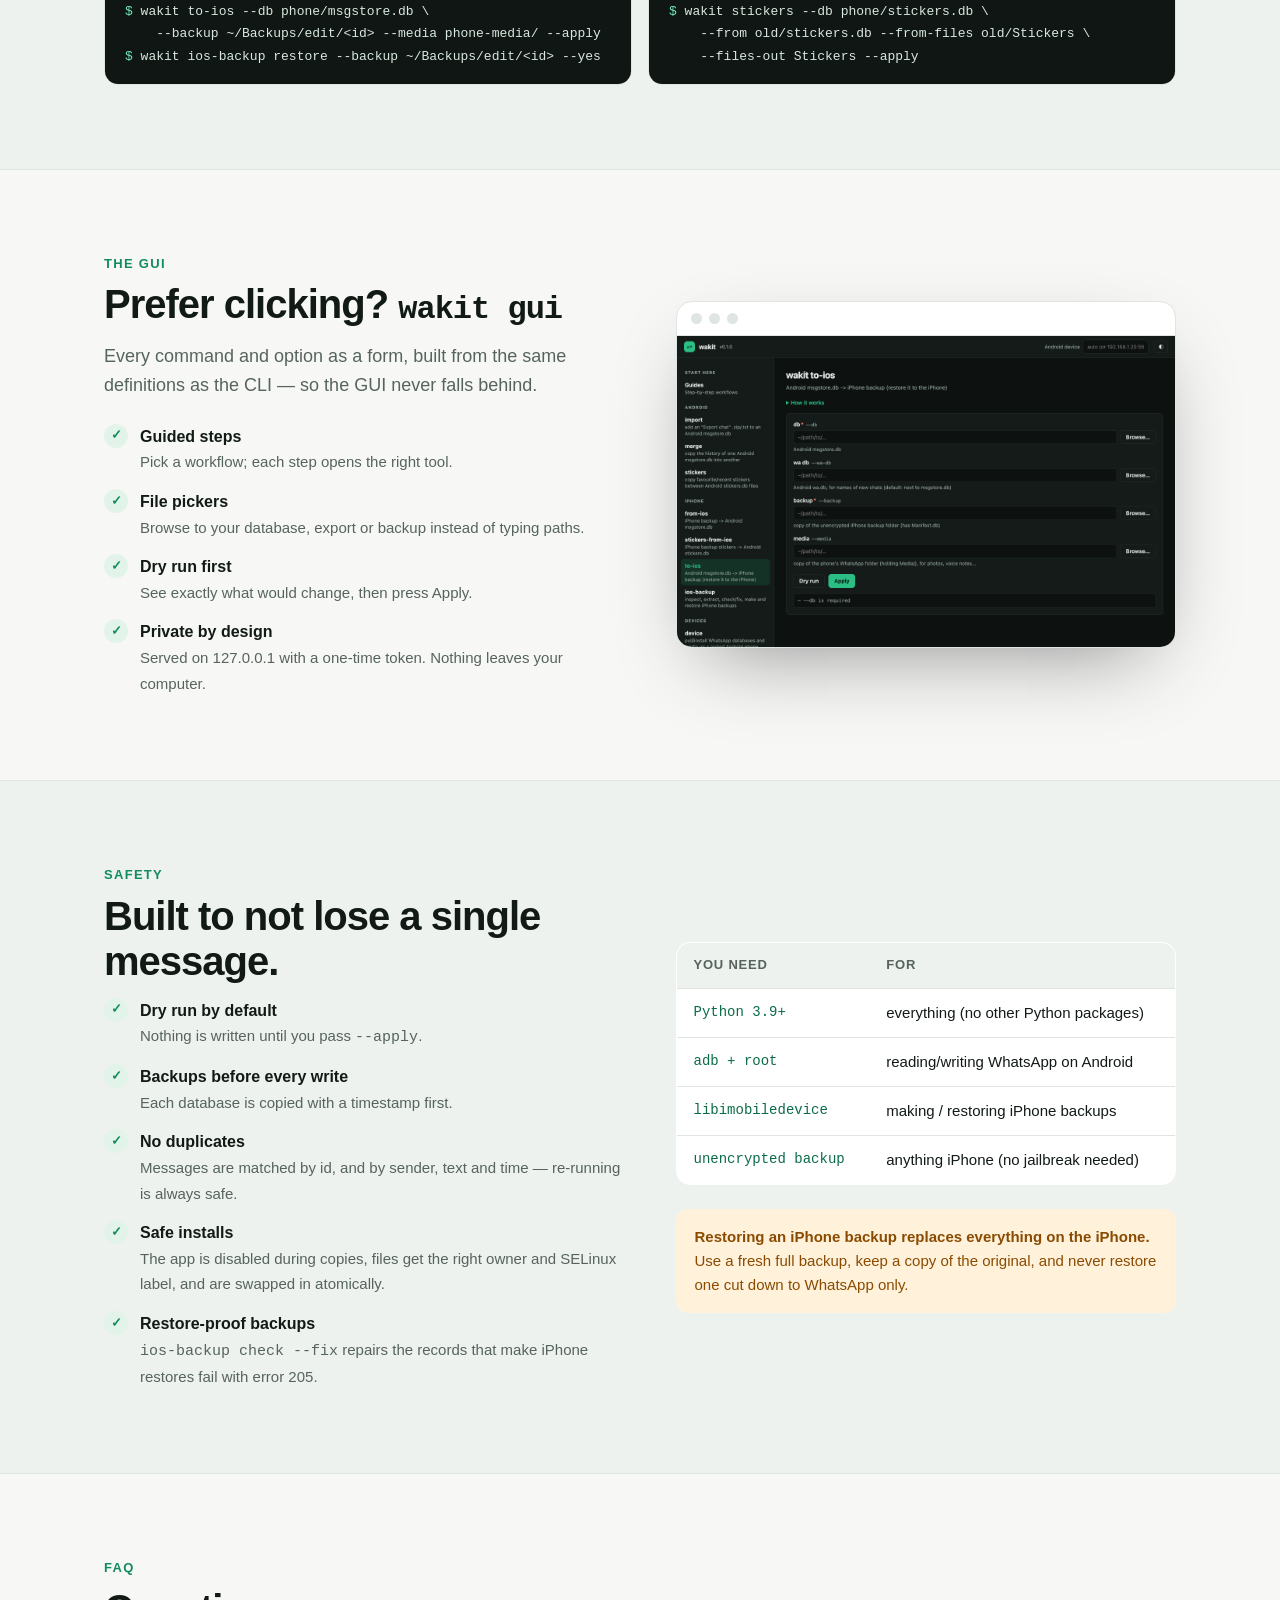
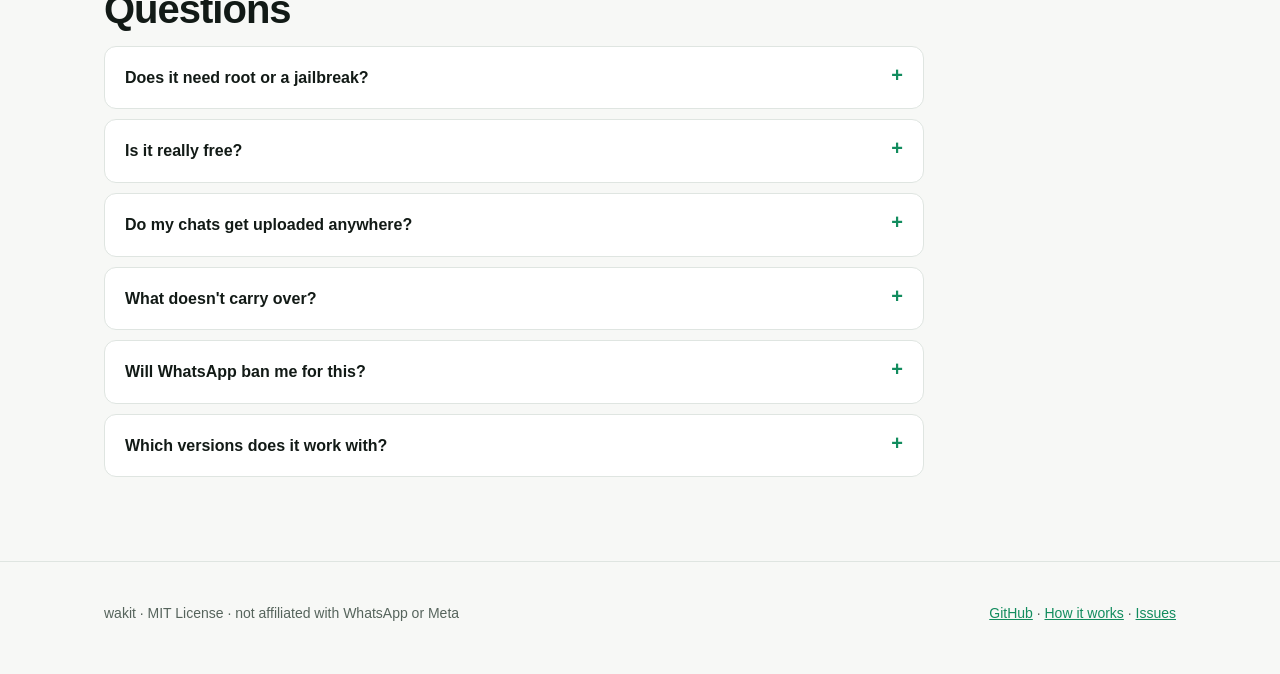
==== commit 9738c4e2: "Download buttons for the standalone apps Co-Authored-By: Claude Opus 5.5 <noreply@anthropic.com>" ====
--- a/index.html
+++ b/index.html
@@ -60,6 +60,7 @@
 .install code::before { content: "$ "; opacity: .55; }
 .copy { flex: none; border: 1px solid rgba(255,255,255,.18); background: transparent; color: inherit; border-radius: 8px; height: 32px; padding: 0 12px; cursor: pointer; font-size: 13px; }
 .cta { display: flex; gap: 12px; justify-content: center; margin-top: 22px; flex-wrap: wrap; }
+.dl-note { color: var(--muted); font-size: 14px; margin: 14px 0 0; }
 .shot { margin: 56px auto 0; max-width: 1040px; border-radius: 16px; overflow: hidden; border: 1px solid var(--line); box-shadow: 0 30px 80px -30px rgba(0,0,0,.45); background: var(--panel); }
 .shot .chrome { display: flex; gap: 7px; padding: 11px 14px; border-bottom: 1px solid var(--line); }
 .shot .chrome i { width: 11px; height: 11px; border-radius: 50%; background: var(--line); display: block; }
@@ -154,9 +155,12 @@
     <p class="sub">Turn chat exports back into real history, merge old Android databases, and move chats between Android and iPhone — photos, voice notes and stickers included. No subscriptions, no uploads.</p>
     <div class="install"><code id="cmd">pipx install wakit</code><button class="copy" id="copy">Copy</button></div>
     <div class="cta">
-      <a class="btn primary" href="#workflows">See how it works</a>
-      <a class="btn" href="https://github.com/menaxmaged/wakit#readme">Read the docs</a>
-    </div>
+      <a class="btn primary" href="https://github.com/menaxmaged/wakit/releases/latest/download/wakit-macos-arm64">Download for Mac</a>
+      <a class="btn" href="https://github.com/menaxmaged/wakit/releases/latest/download/wakit-windows-x86_64.exe">Windows</a>
+      <a class="btn" href="https://github.com/menaxmaged/wakit/releases/latest/download/wakit-linux-x86_64">Linux</a>
+      <a class="btn" href="#workflows">How it works</a>
+    </div>
+    <p class="dl-note">No Python needed — double-click to open. Apple silicon Macs; the apps aren't signed yet, so <a href="https://github.com/menaxmaged/wakit#download">see the first-launch step</a>.</p>
     <figure class="shot">
       <div class="chrome" aria-hidden="true"><i></i><i></i><i></i></div>
       <img src="gui-guides.jpg" width="2560" height="1600" alt="The wakit GUI: guides for adding an exported chat to Android, iPhone to Android, and Android to iPhone, each as numbered steps." loading="eager">
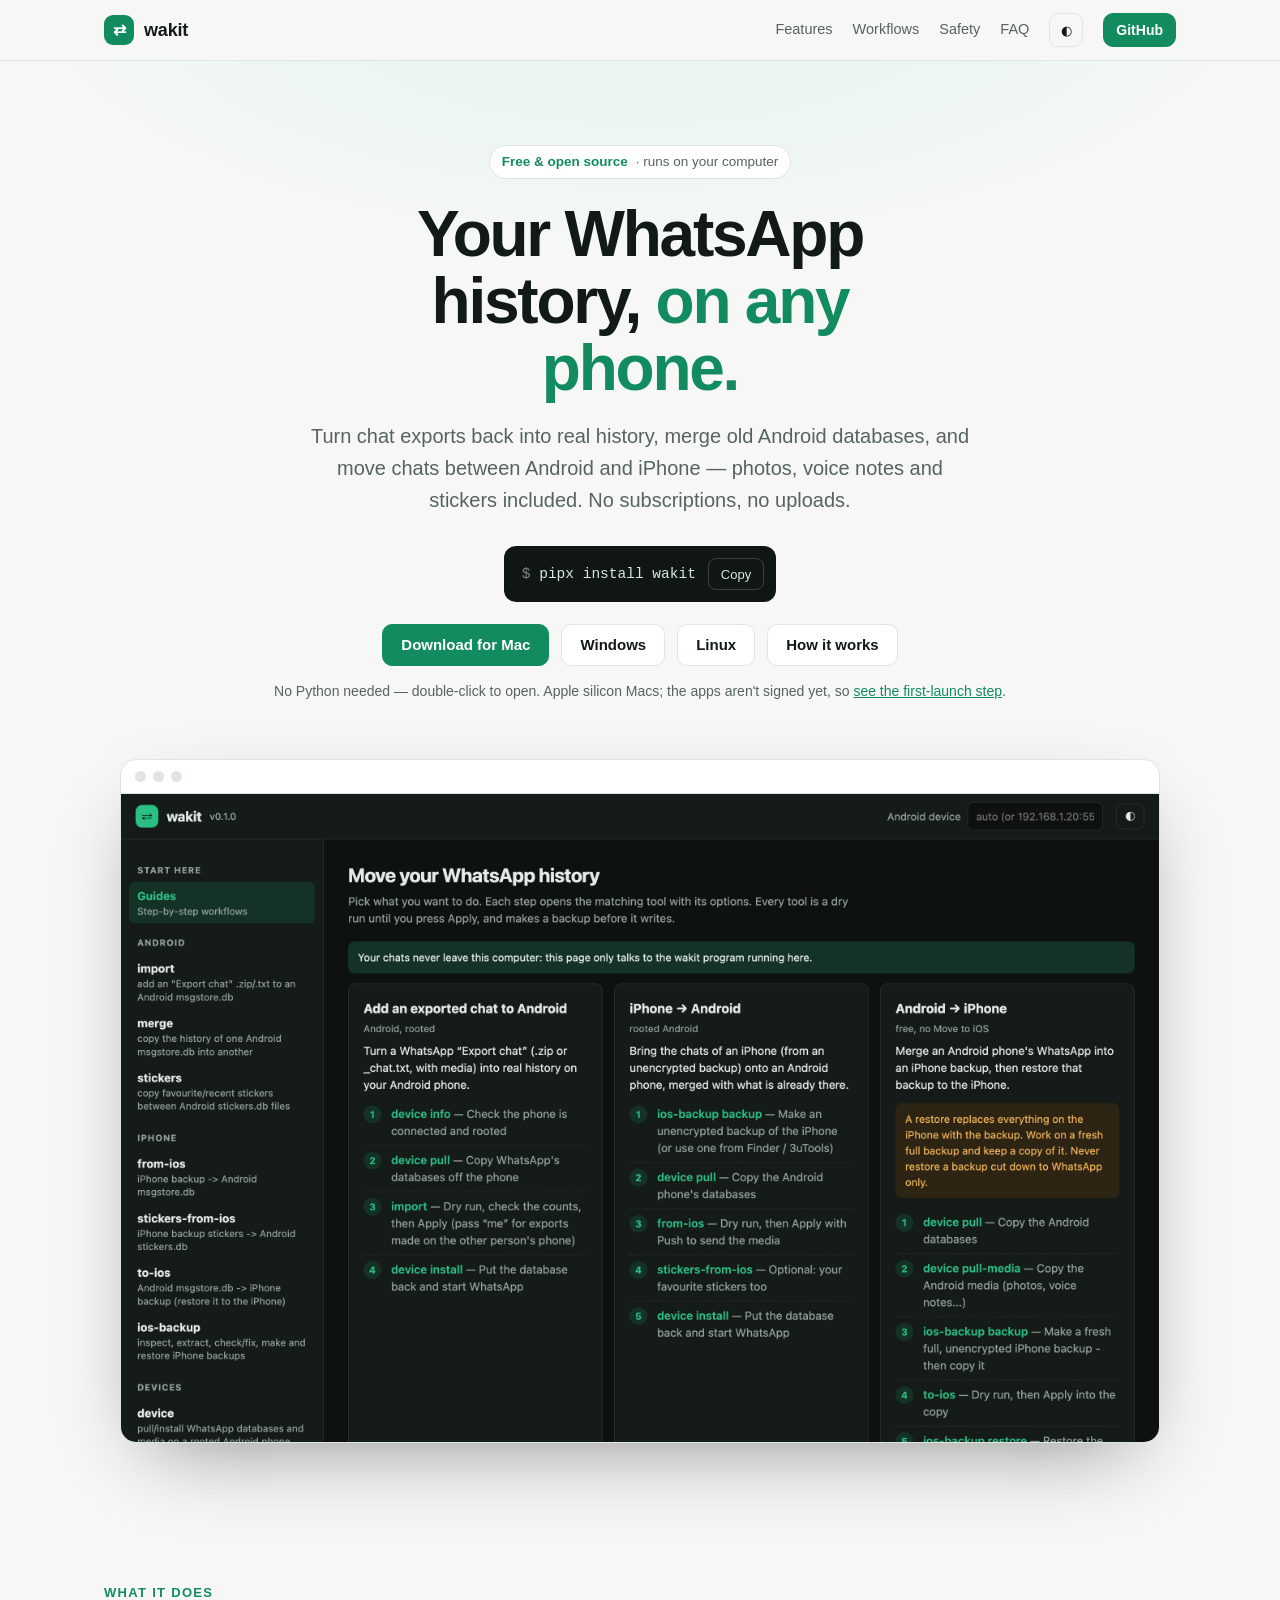
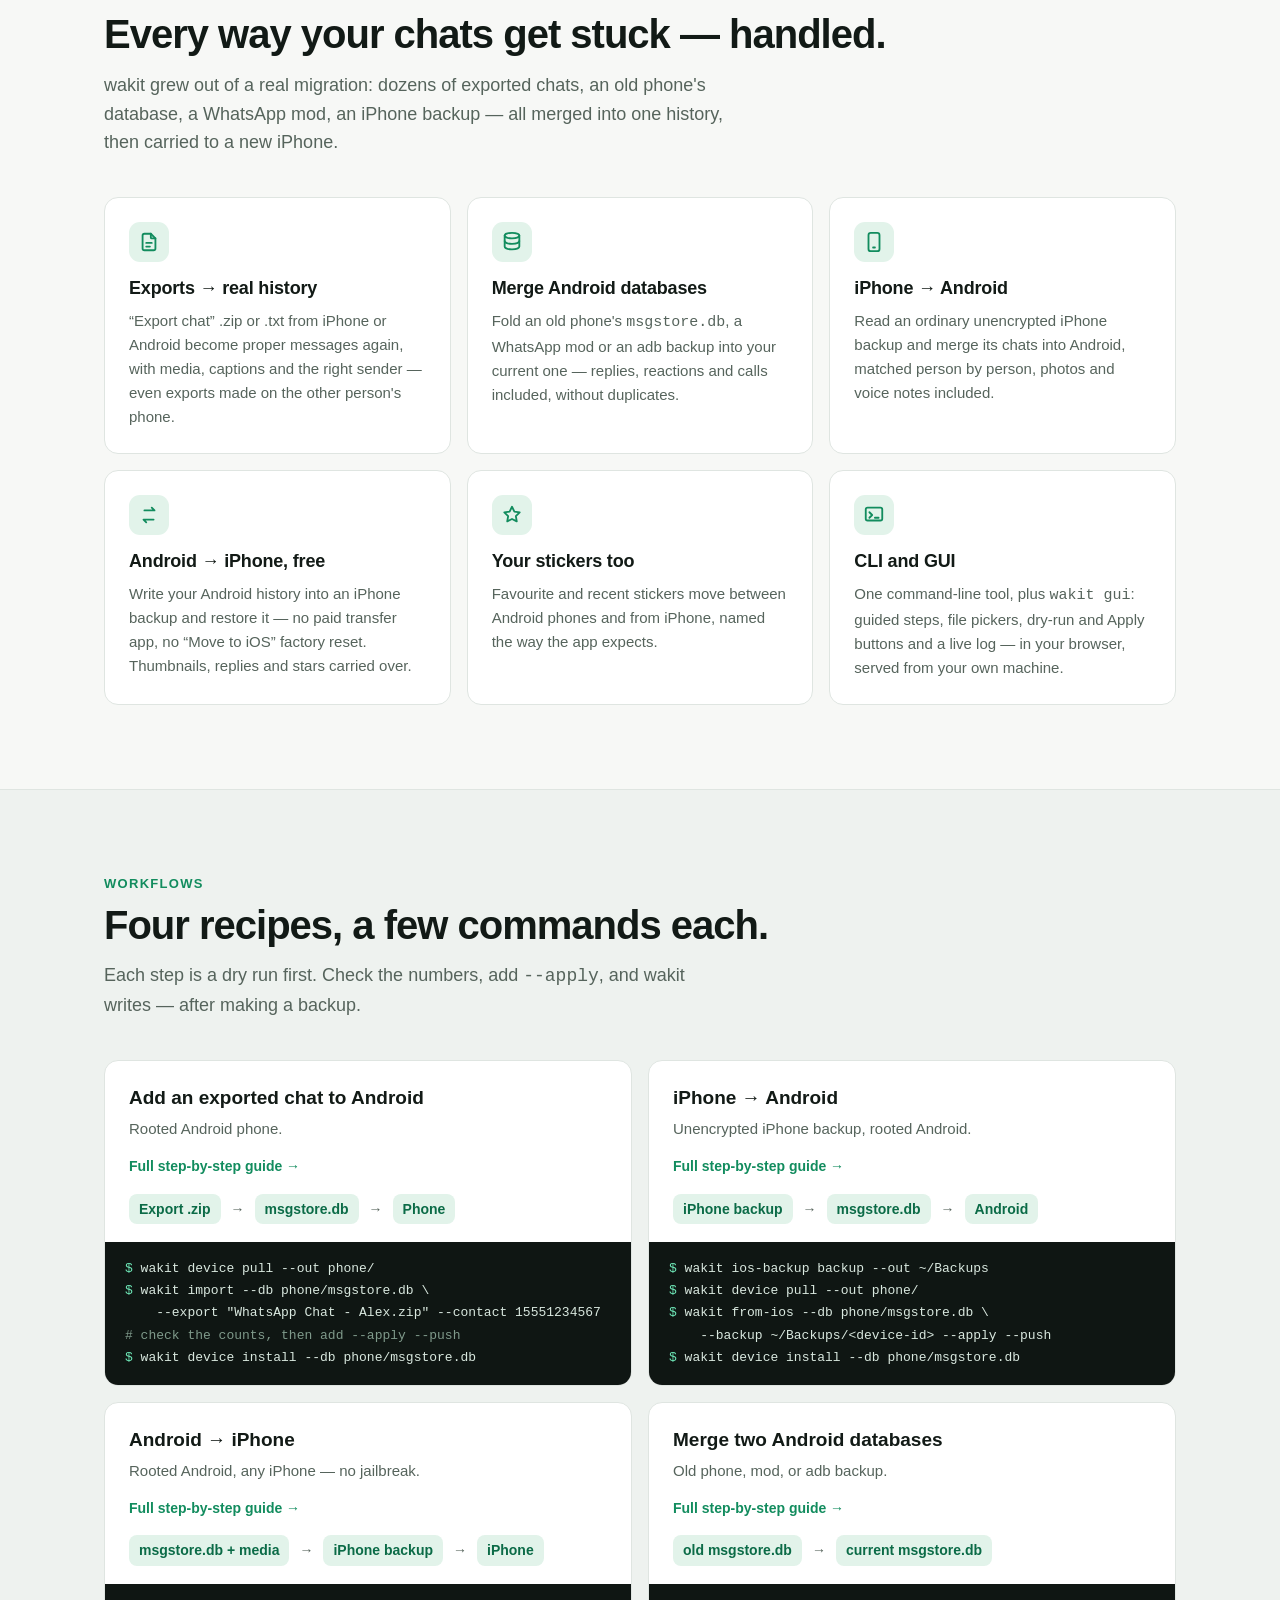
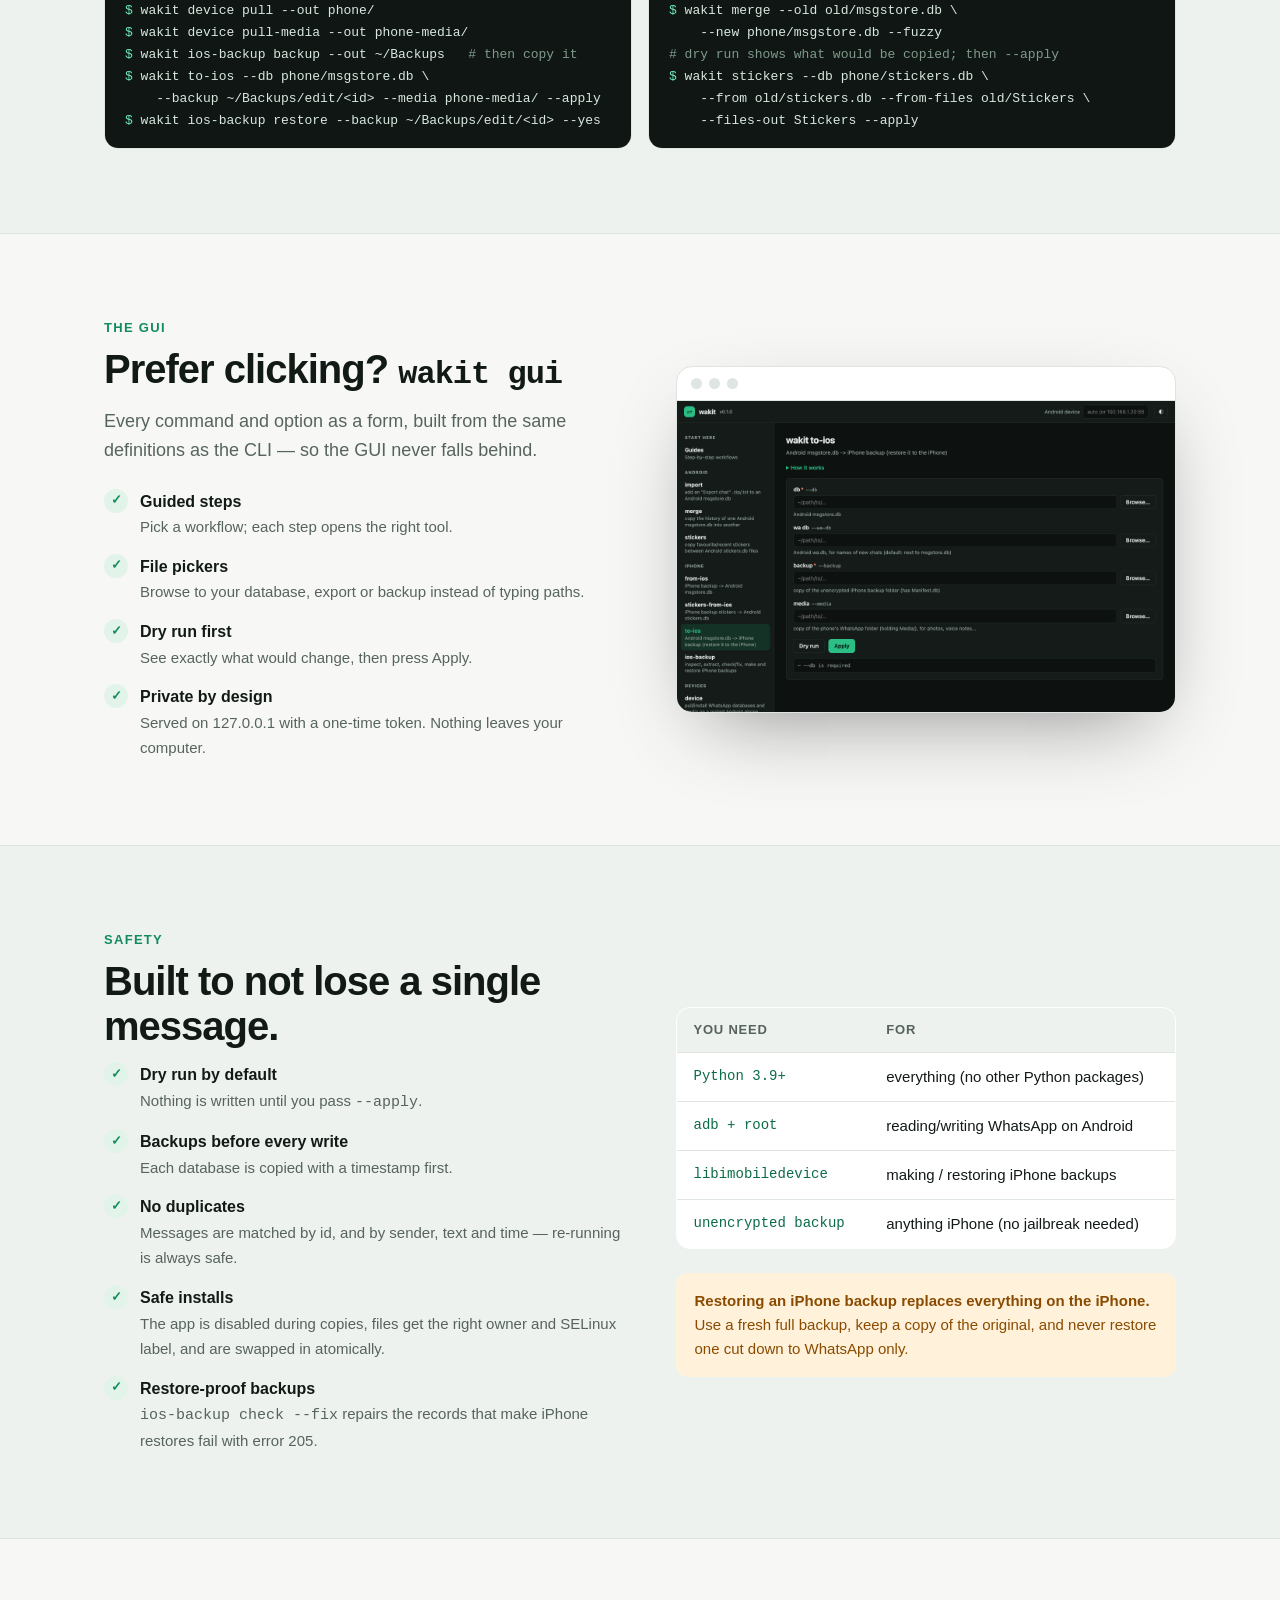
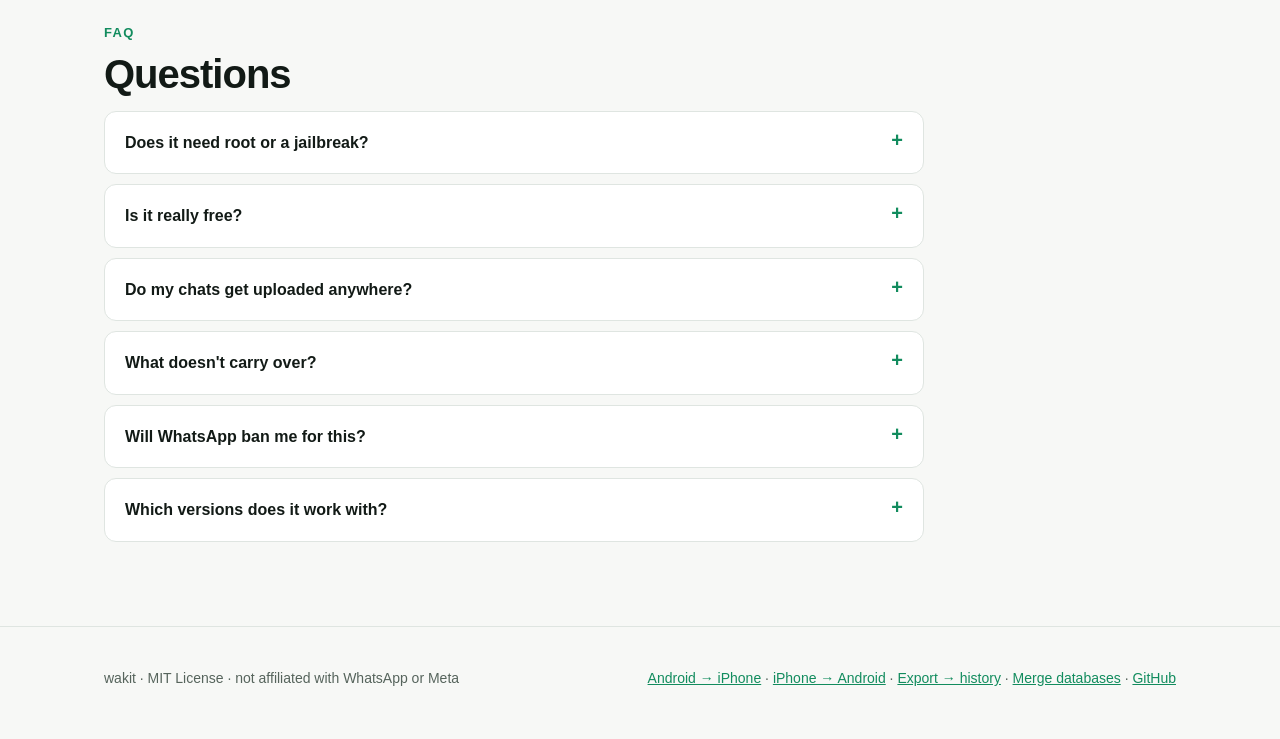
==== commit cdfebaa9: "Guide pages for the four workflows, shared stylesheet, sitemap android-to-iphone, iphone-to-android," ====
--- a/index.html
+++ b/index.html
@@ -9,129 +9,8 @@
 <meta property="og:description" content="Chat exports → history. Android ⇄ iPhone. Free, local, open source.">
 <meta property="og:image" content="/gui-guides.jpg">
 <link rel="icon" href="data:image/svg+xml,<svg xmlns='http://www.w3.org/2000/svg' viewBox='0 0 32 32'><rect width='32' height='32' rx='8' fill='%23128c5e'/><text x='16' y='22' font-size='18' text-anchor='middle' fill='white' font-family='Arial'>⇄</text></svg>">
-<style>
-:root {
-  --bg: #f7f8f6; --bg2: #eef2ef; --panel: #ffffff; --ink: #121a16; --muted: #56645c; --line: #dfe5e1;
-  --accent: #128c5e; --accent-2: #0b6b47; --accent-soft: #e2f3ea; --accent-ink: #fff;
-  --warn: #8a4b00; --warn-soft: #fff1da; --code: #0f1613; --code-ink: #d9e8df;
-}
-@media (prefers-color-scheme: dark) {
-  :root:not([data-theme="light"]) {
-    --bg: #0b100e; --bg2: #101714; --panel: #131b17; --ink: #e7eeea; --muted: #9aaba1; --line: #223029;
-    --accent: #2fc48a; --accent-2: #5fdcaa; --accent-soft: #12301f; --accent-ink: #03110a;
-    --warn: #f3b95e; --warn-soft: #2b2112; --code: #070d0a; --code-ink: #d3e4da;
-  }
-}
-:root[data-theme="dark"] {
-  --bg: #0b100e; --bg2: #101714; --panel: #131b17; --ink: #e7eeea; --muted: #9aaba1; --line: #223029;
-  --accent: #2fc48a; --accent-2: #5fdcaa; --accent-soft: #12301f; --accent-ink: #03110a;
-  --warn: #f3b95e; --warn-soft: #2b2112; --code: #070d0a; --code-ink: #d3e4da;
-}
-* { box-sizing: border-box; }
-html { scroll-behavior: smooth; }
-body { margin: 0; background: var(--bg); color: var(--ink); font: 16px/1.6 -apple-system, BlinkMacSystemFont, "Segoe UI", Roboto, "Noto Sans", sans-serif; }
-a { color: var(--accent); }
-:focus-visible { outline: 2px solid var(--accent); outline-offset: 3px; }
-.wrap { max-width: 1120px; margin: 0 auto; padding: 0 24px; }
-code, pre, .mono { font-family: ui-monospace, SFMono-Regular, Menlo, Consolas, monospace; }
-
-/* nav */
-.nav { position: sticky; top: 0; z-index: 5; backdrop-filter: saturate(1.4) blur(10px); background: color-mix(in srgb, var(--bg) 82%, transparent); border-bottom: 1px solid var(--line); }
-.nav .wrap { display: flex; align-items: center; gap: 22px; height: 60px; }
-.brand { display: flex; align-items: center; gap: 10px; font-weight: 750; font-size: 18px; color: var(--ink); text-decoration: none; letter-spacing: -.01em; }
-.logo { width: 30px; height: 30px; border-radius: 9px; background: var(--accent); color: var(--accent-ink); display: grid; place-items: center; font-size: 16px; }
-.nav nav { display: flex; gap: 20px; margin-left: auto; align-items: center; }
-.nav nav a { color: var(--muted); text-decoration: none; font-size: 14.5px; }
-.nav nav a:hover { color: var(--ink); }
-.btn { display: inline-flex; align-items: center; gap: 8px; height: 42px; padding: 0 18px; border-radius: 10px; font-weight: 650; text-decoration: none; border: 1px solid var(--line); color: var(--ink); background: var(--panel); cursor: pointer; font-size: 15px; }
-.btn.primary { background: var(--accent); border-color: var(--accent); color: var(--accent-ink); }
-.btn.small { height: 34px; padding: 0 12px; font-size: 14px; }
-.theme { border: 1px solid var(--line); background: transparent; color: var(--ink); width: 34px; height: 34px; border-radius: 9px; cursor: pointer; }
-
-/* hero */
-.hero { padding: 84px 0 56px; text-align: center; background: radial-gradient(1000px 420px at 50% -80px, var(--accent-soft), transparent 70%); }
-.pill { display: inline-flex; gap: 8px; align-items: center; padding: 5px 12px; border-radius: 999px; background: var(--panel); border: 1px solid var(--line); color: var(--muted); font-size: 13.5px; }
-.pill b { color: var(--accent); }
-h1 { font-size: clamp(36px, 6vw, 64px); line-height: 1.05; letter-spacing: -.035em; margin: 22px auto 18px; max-width: 14ch; }
-h1 em { font-style: normal; color: var(--accent); }
-.sub { font-size: clamp(17px, 2.2vw, 20px); color: var(--muted); max-width: 60ch; margin: 0 auto 30px; }
-.install { display: inline-flex; align-items: center; gap: 12px; max-width: 100%; background: var(--code); color: var(--code-ink); border-radius: 12px; padding: 12px 12px 12px 18px; font-size: 14.5px; }
-.install code { overflow-x: auto; white-space: nowrap; }
-.install code::before { content: "$ "; opacity: .55; }
-.copy { flex: none; border: 1px solid rgba(255,255,255,.18); background: transparent; color: inherit; border-radius: 8px; height: 32px; padding: 0 12px; cursor: pointer; font-size: 13px; }
-.cta { display: flex; gap: 12px; justify-content: center; margin-top: 22px; flex-wrap: wrap; }
-.dl-note { color: var(--muted); font-size: 14px; margin: 14px 0 0; }
-.shot { margin: 56px auto 0; max-width: 1040px; border-radius: 16px; overflow: hidden; border: 1px solid var(--line); box-shadow: 0 30px 80px -30px rgba(0,0,0,.45); background: var(--panel); }
-.shot .chrome { display: flex; gap: 7px; padding: 11px 14px; border-bottom: 1px solid var(--line); }
-.shot .chrome i { width: 11px; height: 11px; border-radius: 50%; background: var(--line); display: block; }
-.shot img { display: block; width: 100%; height: auto; }
-
-/* sections */
-section { padding: 84px 0; }
-section.alt { background: var(--bg2); border-top: 1px solid var(--line); border-bottom: 1px solid var(--line); }
-.eyebrow { color: var(--accent); font-weight: 700; font-size: 13px; letter-spacing: .1em; text-transform: uppercase; }
-h2 { font-size: clamp(28px, 4vw, 40px); letter-spacing: -.025em; line-height: 1.12; margin: 8px 0 14px; }
-.lede { color: var(--muted); max-width: 62ch; margin: 0 0 40px; font-size: 18px; }
-.grid { display: grid; gap: 16px; grid-template-columns: repeat(3, minmax(0, 1fr)); }
-.card { background: var(--panel); border: 1px solid var(--line); border-radius: 14px; padding: 24px; }
-.card h3 { margin: 12px 0 6px; font-size: 18px; letter-spacing: -.01em; }
-.card p { margin: 0; color: var(--muted); font-size: 15px; }
-.ico { width: 40px; height: 40px; border-radius: 11px; background: var(--accent-soft); color: var(--accent); display: grid; place-items: center; }
-.ico svg { width: 22px; height: 22px; }
-
-/* flows */
-.flows { display: grid; gap: 16px; grid-template-columns: repeat(2, minmax(0, 1fr)); }
-.flow { background: var(--panel); border: 1px solid var(--line); border-radius: 14px; overflow: hidden; display: flex; flex-direction: column; }
-.flow header { padding: 22px 24px 4px; }
-.flow header h3 { margin: 0 0 4px; font-size: 19px; }
-.flow header p { margin: 0; color: var(--muted); font-size: 15px; }
-.route { display: flex; align-items: center; gap: 10px; margin: 16px 24px 0; flex-wrap: wrap; font-size: 14px; font-weight: 600; }
-.route span { background: var(--accent-soft); color: var(--accent-2); padding: 4px 10px; border-radius: 8px; }
-.route b { color: var(--muted); font-weight: 400; }
-.flow pre { margin: 18px 0 0; background: var(--code); color: var(--code-ink); padding: 16px 20px; font-size: 13px; line-height: 1.7; overflow-x: auto; flex: 1; }
-.flow pre .c { color: #7f9a8b; }
-.flow pre .p { color: #6ee7b7; }
-
-/* split */
-.split { display: grid; grid-template-columns: 1.05fr 1fr; gap: 48px; align-items: center; }
-.list { list-style: none; padding: 0; margin: 0; display: grid; gap: 14px; }
-.list li { display: grid; grid-template-columns: 26px 1fr; gap: 10px; }
-.list li::before { content: "✓"; width: 24px; height: 24px; border-radius: 50%; background: var(--accent-soft); color: var(--accent); display: grid; place-items: center; font-size: 13px; font-weight: 800; }
-.list b { display: block; }
-.list span { color: var(--muted); font-size: 15px; }
-.warn { background: var(--warn-soft); color: var(--warn); border-radius: 12px; padding: 16px 18px; font-size: 15px; margin-top: 24px; }
-
-/* table */
-.tbl { width: 100%; border-collapse: collapse; background: var(--panel); border: 1px solid var(--line); border-radius: 14px; overflow: hidden; font-size: 15px; }
-.tbl th, .tbl td { text-align: left; padding: 12px 16px; border-top: 1px solid var(--line); vertical-align: top; }
-.tbl th { background: var(--bg2); font-size: 13px; text-transform: uppercase; letter-spacing: .06em; color: var(--muted); border-top: 0; }
-.tbl td:first-child { white-space: nowrap; font-family: ui-monospace, Menlo, monospace; font-size: 14px; color: var(--accent-2); }
-.tblwrap { overflow-x: auto; border-radius: 14px; }
-
-/* faq */
-.faq { display: grid; gap: 10px; max-width: 820px; }
-.faq details { background: var(--panel); border: 1px solid var(--line); border-radius: 12px; padding: 4px 20px; }
-.faq summary { cursor: pointer; font-weight: 650; padding: 14px 0; list-style: none; display: flex; justify-content: space-between; gap: 12px; }
-.faq summary::after { content: "+"; color: var(--accent); font-size: 20px; line-height: 1; }
-.faq details[open] summary::after { content: "–"; }
-.faq details p { margin: 0 0 16px; color: var(--muted); }
-
-footer { padding: 40px 0 56px; color: var(--muted); font-size: 14px; border-top: 1px solid var(--line); }
-footer .wrap { display: flex; gap: 20px; justify-content: space-between; flex-wrap: wrap; }
-
-@media (max-width: 900px) {
-  .grid { grid-template-columns: repeat(2, minmax(0, 1fr)); }
-  .flows, .split { grid-template-columns: minmax(0, 1fr); }
-}
-@media (max-width: 620px) {
-  .wrap { padding: 0 16px; }
-  .nav nav a:not(.keep) { display: none; }
-  .grid { grid-template-columns: minmax(0, 1fr); }
-  .hero { padding: 56px 0 40px; }
-  section { padding: 60px 0; }
-  .install { display: flex; width: 100%; }
-}
-</style>
+<link rel="stylesheet" href="/styles.css">
+<link rel="canonical" href="https://wakit-site.vercel.app/">
 </head>
 <body>
 <div class="nav">
@@ -175,13 +54,13 @@
     <p class="lede">wakit grew out of a real migration: dozens of exported chats, an old phone's database, a WhatsApp mod, an iPhone backup — all merged into one history, then carried to a new iPhone.</p>
     <div class="grid">
       <div class="card"><div class="ico"><svg viewBox="0 0 24 24" fill="none" stroke="currentColor" stroke-width="2" stroke-linecap="round" stroke-linejoin="round"><path d="M14 3v4a1 1 0 0 0 1 1h4"/><path d="M17 21H7a2 2 0 0 1-2-2V5a2 2 0 0 1 2-2h7l5 5v11a2 2 0 0 1-2 2z"/><path d="M9 13h6M9 17h4"/></svg></div>
-        <h3>Exports → real history</h3><p>“Export chat” .zip or .txt from iPhone or Android become proper messages again, with media, captions and the right sender — even exports made on the other person's phone.</p></div>
+        <h3><a href="/export-to-history" style="color:inherit;text-decoration:none">Exports → real history</a></h3><p>“Export chat” .zip or .txt from iPhone or Android become proper messages again, with media, captions and the right sender — even exports made on the other person's phone.</p></div>
       <div class="card"><div class="ico"><svg viewBox="0 0 24 24" fill="none" stroke="currentColor" stroke-width="2" stroke-linecap="round" stroke-linejoin="round"><ellipse cx="12" cy="5" rx="8" ry="3"/><path d="M4 5v6c0 1.7 3.6 3 8 3s8-1.3 8-3V5"/><path d="M4 11v6c0 1.7 3.6 3 8 3s8-1.3 8-3v-6"/></svg></div>
-        <h3>Merge Android databases</h3><p>Fold an old phone's <code>msgstore.db</code>, a WhatsApp mod or an adb backup into your current one — replies, reactions and calls included, without duplicates.</p></div>
+        <h3><a href="/merge-databases" style="color:inherit;text-decoration:none">Merge Android databases</a></h3><p>Fold an old phone's <code>msgstore.db</code>, a WhatsApp mod or an adb backup into your current one — replies, reactions and calls included, without duplicates.</p></div>
       <div class="card"><div class="ico"><svg viewBox="0 0 24 24" fill="none" stroke="currentColor" stroke-width="2" stroke-linecap="round" stroke-linejoin="round"><rect x="6" y="2" width="12" height="20" rx="2.5"/><path d="M11 18h2"/></svg></div>
-        <h3>iPhone → Android</h3><p>Read an ordinary unencrypted iPhone backup and merge its chats into Android, matched person by person, photos and voice notes included.</p></div>
+        <h3><a href="/iphone-to-android" style="color:inherit;text-decoration:none">iPhone → Android</a></h3><p>Read an ordinary unencrypted iPhone backup and merge its chats into Android, matched person by person, photos and voice notes included.</p></div>
       <div class="card"><div class="ico"><svg viewBox="0 0 24 24" fill="none" stroke="currentColor" stroke-width="2" stroke-linecap="round" stroke-linejoin="round"><path d="M7 7h11l-3-3M17 17H6l3 3"/></svg></div>
-        <h3>Android → iPhone, free</h3><p>Write your Android history into an iPhone backup and restore it — no paid transfer app, no “Move to iOS” factory reset. Thumbnails, replies and stars carried over.</p></div>
+        <h3><a href="/android-to-iphone" style="color:inherit;text-decoration:none">Android → iPhone, free</a></h3><p>Write your Android history into an iPhone backup and restore it — no paid transfer app, no “Move to iOS” factory reset. Thumbnails, replies and stars carried over.</p></div>
       <div class="card"><div class="ico"><svg viewBox="0 0 24 24" fill="none" stroke="currentColor" stroke-width="2" stroke-linecap="round" stroke-linejoin="round"><path d="M12 3l2.6 5.3 5.8.8-4.2 4.1 1 5.8L12 16.3 6.8 19l1-5.8-4.2-4.1 5.8-.8z"/></svg></div>
         <h3>Your stickers too</h3><p>Favourite and recent stickers move between Android phones and from iPhone, named the way the app expects.</p></div>
       <div class="card"><div class="ico"><svg viewBox="0 0 24 24" fill="none" stroke="currentColor" stroke-width="2" stroke-linecap="round" stroke-linejoin="round"><rect x="3" y="4" width="18" height="14" rx="2"/><path d="M7 9l3 3-3 3M13 15h4"/></svg></div>
@@ -198,6 +77,7 @@
     <div class="flows">
       <article class="flow">
         <header><h3>Add an exported chat to Android</h3><p>Rooted Android phone.</p></header>
+        <a class="more" href="/export-to-history">Full step-by-step guide →</a>
         <div class="route"><span>Export .zip</span><b>→</b><span>msgstore.db</span><b>→</b><span>Phone</span></div>
 <pre><span class="p">$</span> wakit device pull --out phone/
 <span class="p">$</span> wakit import --db phone/msgstore.db \
@@ -207,6 +87,7 @@
       </article>
       <article class="flow">
         <header><h3>iPhone → Android</h3><p>Unencrypted iPhone backup, rooted Android.</p></header>
+        <a class="more" href="/iphone-to-android">Full step-by-step guide →</a>
         <div class="route"><span>iPhone backup</span><b>→</b><span>msgstore.db</span><b>→</b><span>Android</span></div>
 <pre><span class="p">$</span> wakit ios-backup backup --out ~/Backups
 <span class="p">$</span> wakit device pull --out phone/
@@ -216,6 +97,7 @@
       </article>
       <article class="flow">
         <header><h3>Android → iPhone</h3><p>Rooted Android, any iPhone — no jailbreak.</p></header>
+        <a class="more" href="/android-to-iphone">Full step-by-step guide →</a>
         <div class="route"><span>msgstore.db + media</span><b>→</b><span>iPhone backup</span><b>→</b><span>iPhone</span></div>
 <pre><span class="p">$</span> wakit device pull --out phone/
 <span class="p">$</span> wakit device pull-media --out phone-media/
@@ -226,6 +108,7 @@
       </article>
       <article class="flow">
         <header><h3>Merge two Android databases</h3><p>Old phone, mod, or adb backup.</p></header>
+        <a class="more" href="/merge-databases">Full step-by-step guide →</a>
         <div class="route"><span>old msgstore.db</span><b>→</b><span>current msgstore.db</span></div>
 <pre><span class="p">$</span> wakit merge --old old/msgstore.db \
     --new phone/msgstore.db --fuzzy
@@ -306,7 +189,7 @@
 <footer>
   <div class="wrap">
     <span>wakit · MIT License · not affiliated with WhatsApp or Meta</span>
-    <span><a href="https://github.com/menaxmaged/wakit">GitHub</a> · <a href="https://github.com/menaxmaged/wakit/blob/main/docs/how-it-works.md">How it works</a> · <a href="https://github.com/menaxmaged/wakit/issues">Issues</a></span>
+    <span><a href="/android-to-iphone">Android → iPhone</a> · <a href="/iphone-to-android">iPhone → Android</a> · <a href="/export-to-history">Export → history</a> · <a href="/merge-databases">Merge databases</a> · <a href="https://github.com/menaxmaged/wakit">GitHub</a></span>
   </div>
 </footer>
 
--- a/styles.css
+++ b/styles.css
@@ -0,0 +1,146 @@
+:root {
+  --bg: #f7f8f6; --bg2: #eef2ef; --panel: #ffffff; --ink: #121a16; --muted: #56645c; --line: #dfe5e1;
+  --accent: #128c5e; --accent-2: #0b6b47; --accent-soft: #e2f3ea; --accent-ink: #fff;
+  --warn: #8a4b00; --warn-soft: #fff1da; --code: #0f1613; --code-ink: #d9e8df;
+}
+@media (prefers-color-scheme: dark) {
+  :root:not([data-theme="light"]) {
+    --bg: #0b100e; --bg2: #101714; --panel: #131b17; --ink: #e7eeea; --muted: #9aaba1; --line: #223029;
+    --accent: #2fc48a; --accent-2: #5fdcaa; --accent-soft: #12301f; --accent-ink: #03110a;
+    --warn: #f3b95e; --warn-soft: #2b2112; --code: #070d0a; --code-ink: #d3e4da;
+  }
+}
+:root[data-theme="dark"] {
+  --bg: #0b100e; --bg2: #101714; --panel: #131b17; --ink: #e7eeea; --muted: #9aaba1; --line: #223029;
+  --accent: #2fc48a; --accent-2: #5fdcaa; --accent-soft: #12301f; --accent-ink: #03110a;
+  --warn: #f3b95e; --warn-soft: #2b2112; --code: #070d0a; --code-ink: #d3e4da;
+}
+* { box-sizing: border-box; }
+html { scroll-behavior: smooth; }
+body { margin: 0; background: var(--bg); color: var(--ink); font: 16px/1.6 -apple-system, BlinkMacSystemFont, "Segoe UI", Roboto, "Noto Sans", sans-serif; }
+a { color: var(--accent); }
+:focus-visible { outline: 2px solid var(--accent); outline-offset: 3px; }
+.wrap { max-width: 1120px; margin: 0 auto; padding: 0 24px; }
+code, pre, .mono { font-family: ui-monospace, SFMono-Regular, Menlo, Consolas, monospace; }
+
+/* nav */
+.nav { position: sticky; top: 0; z-index: 5; backdrop-filter: saturate(1.4) blur(10px); background: color-mix(in srgb, var(--bg) 82%, transparent); border-bottom: 1px solid var(--line); }
+.nav .wrap { display: flex; align-items: center; gap: 22px; height: 60px; }
+.brand { display: flex; align-items: center; gap: 10px; font-weight: 750; font-size: 18px; color: var(--ink); text-decoration: none; letter-spacing: -.01em; }
+.logo { width: 30px; height: 30px; border-radius: 9px; background: var(--accent); color: var(--accent-ink); display: grid; place-items: center; font-size: 16px; }
+.nav nav { display: flex; gap: 20px; margin-left: auto; align-items: center; }
+.nav nav a { color: var(--muted); text-decoration: none; font-size: 14.5px; }
+.nav nav a:hover { color: var(--ink); }
+.btn { display: inline-flex; align-items: center; gap: 8px; height: 42px; padding: 0 18px; border-radius: 10px; font-weight: 650; text-decoration: none; border: 1px solid var(--line); color: var(--ink); background: var(--panel); cursor: pointer; font-size: 15px; }
+.btn.primary { background: var(--accent); border-color: var(--accent); color: var(--accent-ink); }
+.btn.small { height: 34px; padding: 0 12px; font-size: 14px; }
+.theme { border: 1px solid var(--line); background: transparent; color: var(--ink); width: 34px; height: 34px; border-radius: 9px; cursor: pointer; }
+
+/* hero */
+.hero { padding: 84px 0 56px; text-align: center; background: radial-gradient(1000px 420px at 50% -80px, var(--accent-soft), transparent 70%); }
+.pill { display: inline-flex; gap: 8px; align-items: center; padding: 5px 12px; border-radius: 999px; background: var(--panel); border: 1px solid var(--line); color: var(--muted); font-size: 13.5px; }
+.pill b { color: var(--accent); }
+h1 { font-size: clamp(36px, 6vw, 64px); line-height: 1.05; letter-spacing: -.035em; margin: 22px auto 18px; max-width: 14ch; }
+h1 em { font-style: normal; color: var(--accent); }
+.sub { font-size: clamp(17px, 2.2vw, 20px); color: var(--muted); max-width: 60ch; margin: 0 auto 30px; }
+.install { display: inline-flex; align-items: center; gap: 12px; max-width: 100%; background: var(--code); color: var(--code-ink); border-radius: 12px; padding: 12px 12px 12px 18px; font-size: 14.5px; }
+.install code { overflow-x: auto; white-space: nowrap; }
+.install code::before { content: "$ "; opacity: .55; }
+.copy { flex: none; border: 1px solid rgba(255,255,255,.18); background: transparent; color: inherit; border-radius: 8px; height: 32px; padding: 0 12px; cursor: pointer; font-size: 13px; }
+.cta { display: flex; gap: 12px; justify-content: center; margin-top: 22px; flex-wrap: wrap; }
+.dl-note { color: var(--muted); font-size: 14px; margin: 14px 0 0; }
+.shot { margin: 56px auto 0; max-width: 1040px; border-radius: 16px; overflow: hidden; border: 1px solid var(--line); box-shadow: 0 30px 80px -30px rgba(0,0,0,.45); background: var(--panel); }
+.shot .chrome { display: flex; gap: 7px; padding: 11px 14px; border-bottom: 1px solid var(--line); }
+.shot .chrome i { width: 11px; height: 11px; border-radius: 50%; background: var(--line); display: block; }
+.shot img { display: block; width: 100%; height: auto; }
+
+/* sections */
+section { padding: 84px 0; }
+section.alt { background: var(--bg2); border-top: 1px solid var(--line); border-bottom: 1px solid var(--line); }
+.eyebrow { color: var(--accent); font-weight: 700; font-size: 13px; letter-spacing: .1em; text-transform: uppercase; }
+h2 { font-size: clamp(28px, 4vw, 40px); letter-spacing: -.025em; line-height: 1.12; margin: 8px 0 14px; }
+.lede { color: var(--muted); max-width: 62ch; margin: 0 0 40px; font-size: 18px; }
+.grid { display: grid; gap: 16px; grid-template-columns: repeat(3, minmax(0, 1fr)); }
+.card { background: var(--panel); border: 1px solid var(--line); border-radius: 14px; padding: 24px; }
+.card h3 { margin: 12px 0 6px; font-size: 18px; letter-spacing: -.01em; }
+.card p { margin: 0; color: var(--muted); font-size: 15px; }
+.ico { width: 40px; height: 40px; border-radius: 11px; background: var(--accent-soft); color: var(--accent); display: grid; place-items: center; }
+.ico svg { width: 22px; height: 22px; }
+
+/* flows */
+.flows { display: grid; gap: 16px; grid-template-columns: repeat(2, minmax(0, 1fr)); }
+.flow { background: var(--panel); border: 1px solid var(--line); border-radius: 14px; overflow: hidden; display: flex; flex-direction: column; }
+.flow header { padding: 22px 24px 4px; }
+.flow header h3 { margin: 0 0 4px; font-size: 19px; }
+.flow header p { margin: 0; color: var(--muted); font-size: 15px; }
+.route { display: flex; align-items: center; gap: 10px; margin: 16px 24px 0; flex-wrap: wrap; font-size: 14px; font-weight: 600; }
+.route span { background: var(--accent-soft); color: var(--accent-2); padding: 4px 10px; border-radius: 8px; }
+.route b { color: var(--muted); font-weight: 400; }
+.flow pre { margin: 18px 0 0; background: var(--code); color: var(--code-ink); padding: 16px 20px; font-size: 13px; line-height: 1.7; overflow-x: auto; flex: 1; }
+.flow pre .c { color: #7f9a8b; }
+.flow pre .p { color: #6ee7b7; }
+
+/* split */
+.split { display: grid; grid-template-columns: 1.05fr 1fr; gap: 48px; align-items: center; }
+.list { list-style: none; padding: 0; margin: 0; display: grid; gap: 14px; }
+.list li { display: grid; grid-template-columns: 26px 1fr; gap: 10px; }
+.list li::before { content: "✓"; width: 24px; height: 24px; border-radius: 50%; background: var(--accent-soft); color: var(--accent); display: grid; place-items: center; font-size: 13px; font-weight: 800; }
+.list b { display: block; }
+.list span { color: var(--muted); font-size: 15px; }
+.warn { background: var(--warn-soft); color: var(--warn); border-radius: 12px; padding: 16px 18px; font-size: 15px; margin-top: 24px; }
+
+/* table */
+.tbl { width: 100%; border-collapse: collapse; background: var(--panel); border: 1px solid var(--line); border-radius: 14px; overflow: hidden; font-size: 15px; }
+.tbl th, .tbl td { text-align: left; padding: 12px 16px; border-top: 1px solid var(--line); vertical-align: top; }
+.tbl th { background: var(--bg2); font-size: 13px; text-transform: uppercase; letter-spacing: .06em; color: var(--muted); border-top: 0; }
+.tbl td:first-child { white-space: nowrap; font-family: ui-monospace, Menlo, monospace; font-size: 14px; color: var(--accent-2); }
+.tblwrap { overflow-x: auto; border-radius: 14px; }
+
+/* faq */
+.faq { display: grid; gap: 10px; max-width: 820px; }
+.faq details { background: var(--panel); border: 1px solid var(--line); border-radius: 12px; padding: 4px 20px; }
+.faq summary { cursor: pointer; font-weight: 650; padding: 14px 0; list-style: none; display: flex; justify-content: space-between; gap: 12px; }
+.faq summary::after { content: "+"; color: var(--accent); font-size: 20px; line-height: 1; }
+.faq details[open] summary::after { content: "–"; }
+.faq details p { margin: 0 0 16px; color: var(--muted); }
+
+footer { padding: 40px 0 56px; color: var(--muted); font-size: 14px; border-top: 1px solid var(--line); }
+footer .wrap { display: flex; gap: 20px; justify-content: space-between; flex-wrap: wrap; }
+
+@media (max-width: 900px) {
+  .grid { grid-template-columns: repeat(2, minmax(0, 1fr)); }
+  .flows, .split { grid-template-columns: minmax(0, 1fr); }
+}
+@media (max-width: 620px) {
+  .wrap { padding: 0 16px; }
+  .nav nav a:not(.keep) { display: none; }
+  .grid { grid-template-columns: minmax(0, 1fr); }
+  .hero { padding: 56px 0 40px; }
+  section { padding: 60px 0; }
+  .install { display: flex; width: 100%; }
+}
+
+/* guide pages */
+.guide-page { padding: 40px 0 72px; }
+.narrow { max-width: 820px; }
+.crumbs { color: var(--muted); font-size: 14px; margin: 0 0 6px; }
+.crumbs a { color: var(--muted); }
+.guide-page h1 { font-size: clamp(32px, 5vw, 46px); text-align: left; margin: 0 0 14px; max-width: none; }
+.guide-page h2 { font-size: 24px; margin: 44px 0 12px; }
+.guide-page .lede { margin-bottom: 22px; }
+.guide-page .muted, .muted { color: var(--muted); font-size: 15px; }
+.cta.left { justify-content: flex-start; margin: 0; }
+.need { padding-left: 20px; margin: 0; display: grid; gap: 6px; }
+.steps { list-style: none; padding: 0; margin: 0; counter-reset: st; display: grid; grid-template-columns: minmax(0, 1fr); gap: 18px; }
+.steps li { min-width: 0; counter-increment: st; background: var(--panel); border: 1px solid var(--line); border-radius: 14px; padding: 18px 20px; }
+.steps h3 { margin: 0 0 6px; font-size: 17px; display: flex; gap: 10px; align-items: center; }
+.steps h3::before { content: counter(st); flex: none; width: 26px; height: 26px; border-radius: 50%; background: var(--accent-soft); color: var(--accent); font-size: 13px; display: grid; place-items: center; }
+.steps p { margin: 0 0 10px; color: var(--muted); font-size: 15px; }
+.guide-page pre { max-width: 100%; background: var(--code); color: var(--code-ink); border-radius: 10px; padding: 12px 16px; overflow-x: auto; font-size: 13px; line-height: 1.7; margin: 8px 0 0; }
+.guide-page pre .p { color: #6ee7b7; }
+.grid.two { grid-template-columns: repeat(2, minmax(0, 1fr)); }
+.card.link { text-decoration: none; color: var(--ink); display: grid; gap: 6px; }
+.card.link span { color: var(--muted); font-size: 14px; }
+.card.link:hover { border-color: var(--accent); }
+.flow .more { display: inline-block; margin: 10px 24px 0; font-size: 14px; font-weight: 600; text-decoration: none; }
+@media (max-width: 620px) { .grid.two { grid-template-columns: minmax(0, 1fr); } }
